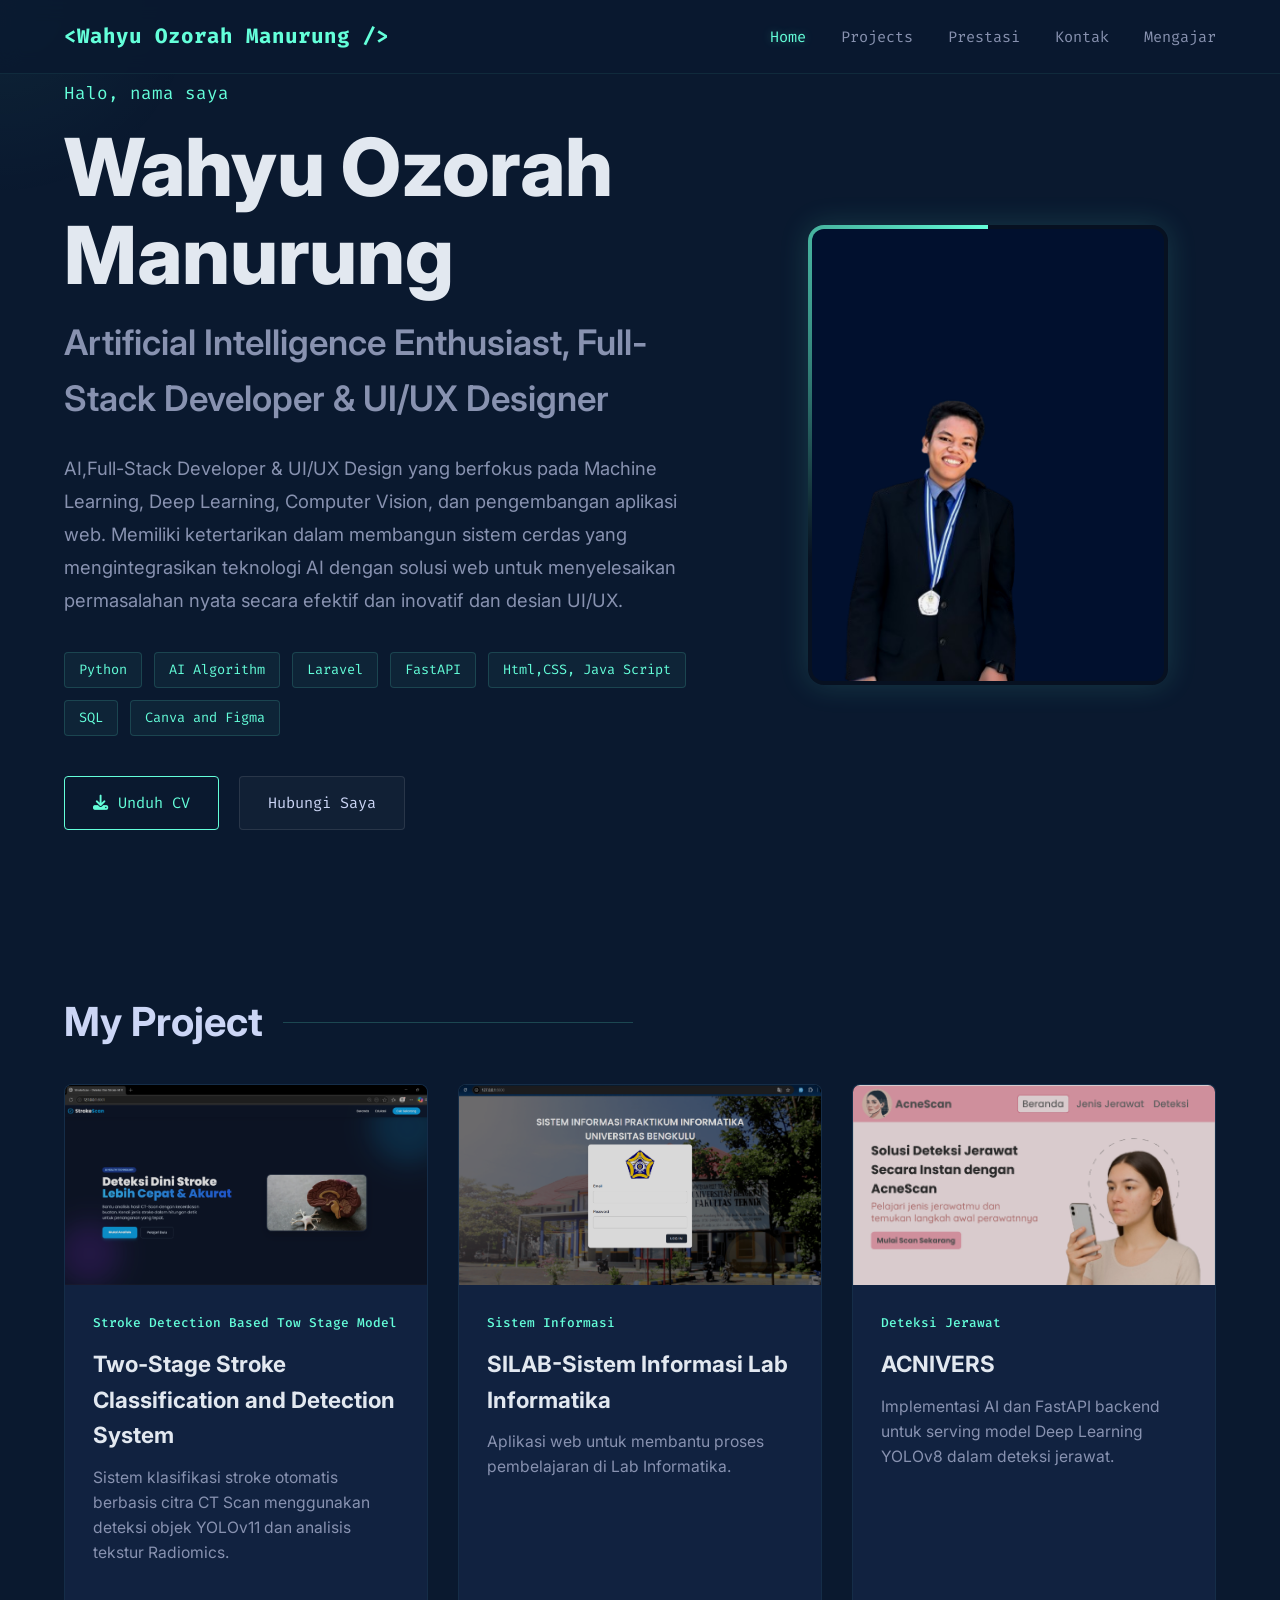
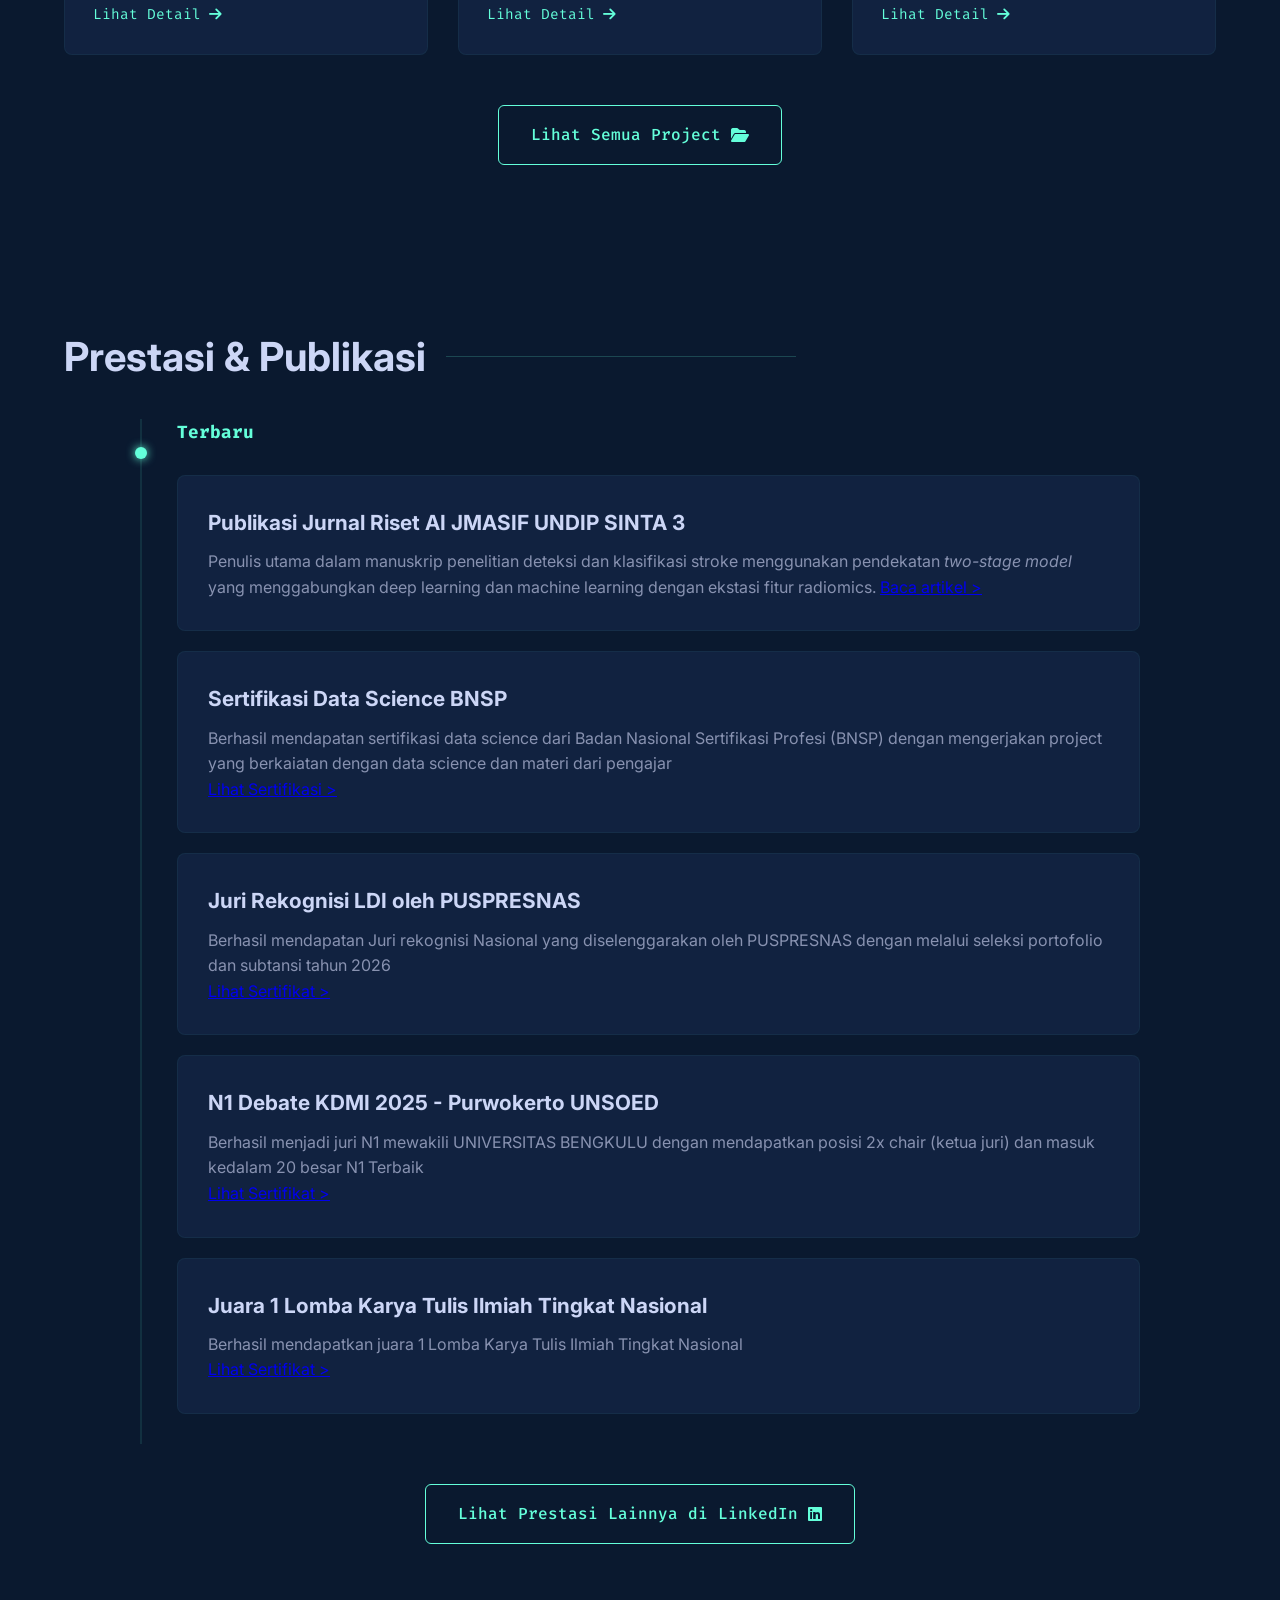
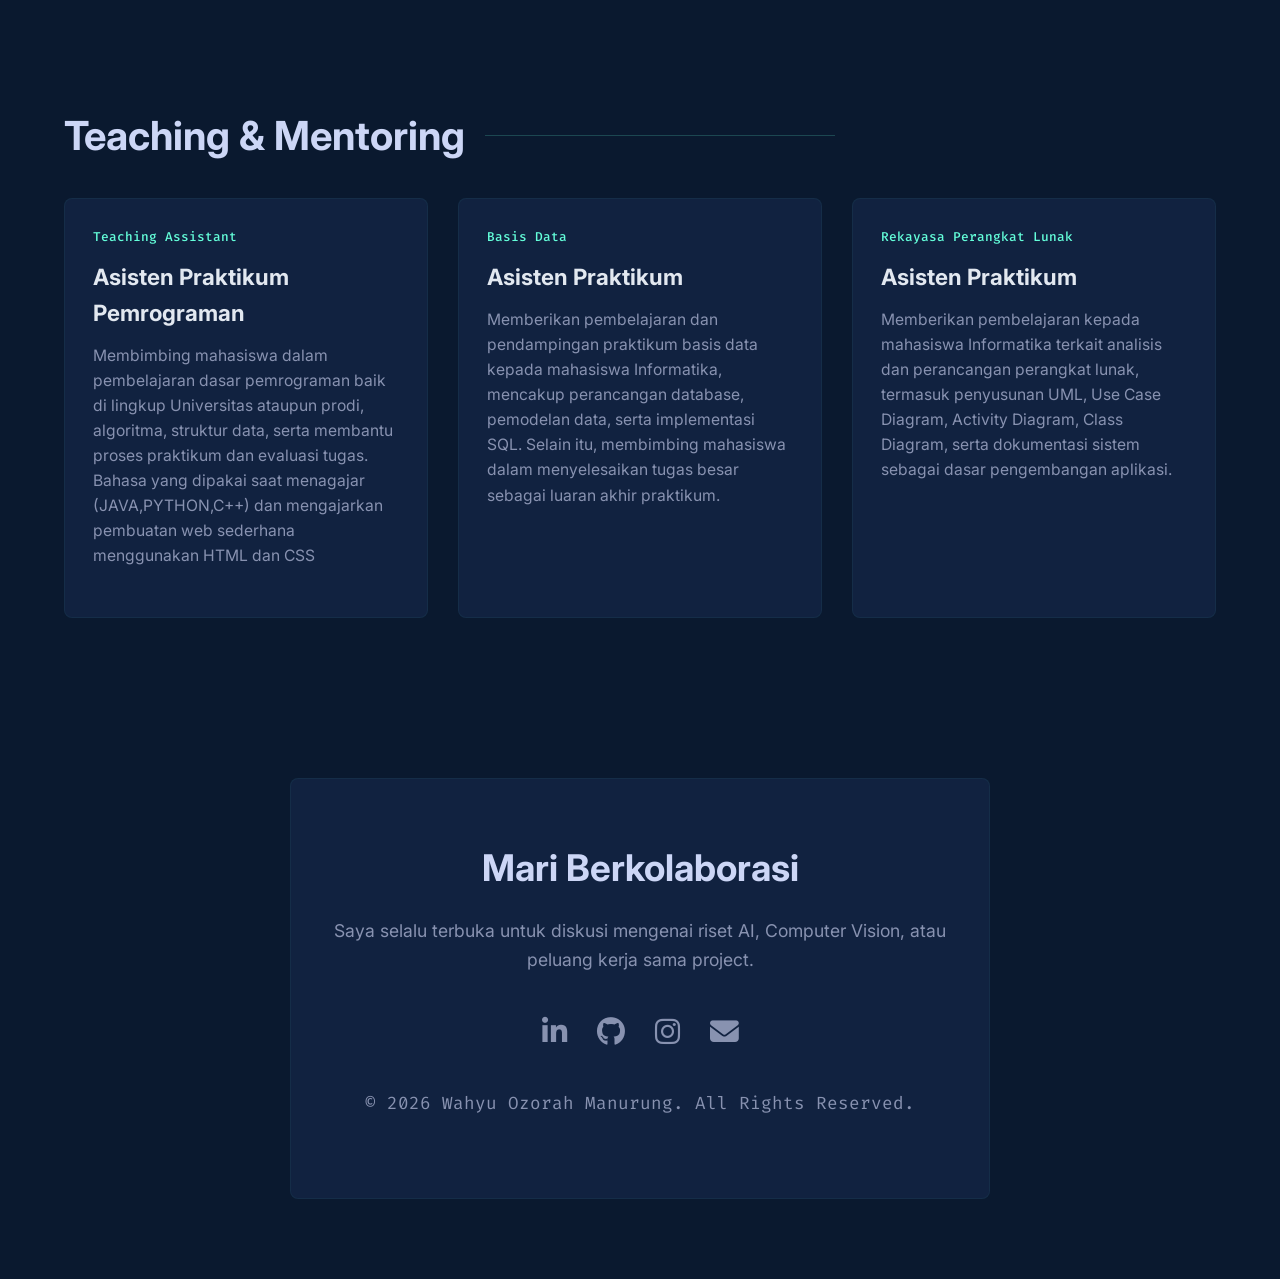
==== index.html @ 620159c4 "Update LinkedIn profile link in index.html" ====
<!DOCTYPE html>
<html lang="id">
<head>
    <meta charset="UTF-8">
    <meta name="viewport" content="width=device-width, initial-scale=1.0">
    <title>Portofolio | Wahyu Ozorah Manurung</title>
    <link rel="stylesheet" href="style.css">
    <link href="https://fonts.googleapis.com/css2?family=Fira+Code:wght@400;500&family=Inter:wght@300;400;600;700&display=swap" rel="stylesheet">
    <link rel="stylesheet" href="https://cdnjs.cloudflare.com/ajax/libs/font-awesome/6.4.0/css/all.min.css">
</head>
<body>

    <div class="cursor-glow"></div>

    <nav>
        <div class="nav-container">
            <a href="#" class="logo">&lt;Wahyu Ozorah Manurung /&gt;</a>
            <ul class="nav-links">
                <li><a href="#home" class="active">Home</a></li>
                <li><a href="#projects">Projects</a></li>
                <li><a href="#achievements">Prestasi</a></li>
                <li><a href="#contact">Kontak</a></li>
                <li><a href="#teaching">Mengajar</a></li>
            </ul>
        </div>
    </nav>

    <section id="home" class="section">
        <div class="hero-container">
            <div class="hero-content">
                <p class="pre-title">Halo, nama saya</p>
                <h1>Wahyu Ozorah Manurung</h1>
                <h2 class="sub-title">Artificial Intelligence Enthusiast, Full-Stack Developer & UI/UX Designer</h2>
                <p class="description">
                    AI,Full-Stack Developer & UI/UX Design yang berfokus pada Machine Learning, Deep Learning, Computer Vision, dan pengembangan aplikasi web. Memiliki ketertarikan dalam membangun sistem cerdas yang mengintegrasikan teknologi AI dengan solusi web untuk menyelesaikan permasalahan nyata secara efektif dan inovatif dan desian UI/UX.
                <div class="tech-stack">
                    <span class="tag">Python</span> <span class="tag">AI Algorithm</span> <span class="tag">Laravel</span> <span class="tag">FastAPI</span> <span class="tag">Html,CSS, Java Script</span> <span class="tag">SQL</span> <span class="tag">Canva and Figma</span>
                </div>
                <div class="cta-buttons">
                    <a href="https://drive.google.com/file/d/1G6M7bm4_ovBw0iLD2tEQrJwNckn437BD/view?usp=sharing" download class="btn btn-primary"><i class="fa-solid fa-download"></i> Unduh CV</a>
                    <a href="#contact" class="btn btn-secondary">Hubungi Saya</a>
                </div>
            </div>
            
            <div class="hero-image-container">
               <div class="hero-image-container">
                <div class="profile-frame">
               
                <div class="border-glow"></div>
                <img src="assets/images/wahyu-profile-foto.png" alt="Wahyu Ozorah Manurung" class="profile-img">
            </div>
            </div>
            </div>
        </div>
    </section>

    <section id="projects" class="section">
        <h2 class="section-title">My Project</h2>
        <div class="grid-container">
            
            <div class="card project-card">
                <div class="card-img-wrapper">
                    <img src="assets/images/Deteksi.png" alt="Stroke Classification" class="project-img">
                </div>
                <div class="card-content">
                    <div class="card-badge">Stroke Detection Based Tow Stage Model</div>
                    <h3>Two-Stage Stroke Classification and Detection System</h3>
                    <p>Sistem klasifikasi stroke otomatis berbasis citra CT Scan menggunakan deteksi objek YOLOv11 dan analisis tekstur Radiomics.</p>
                    <div class="card-footer">
                        <a href="details/project-stroke.html" class="btn-detail">Lihat Detail <i class="fa-solid fa-arrow-right"></i></a>
                    </div>
                </div>
            </div>

            <div class="card project-card">
                <div class="card-img-wrapper">
                    <img src="assets/images/SI.png" alt="Preprocessing Web App" class="project-img">
                </div>
                <div class="card-content">
                    <div class="card-badge">Sistem Informasi</div>
                    <h3>SILAB-Sistem Informasi Lab Informatika</h3>
                    <p>Aplikasi web untuk membantu proses pembelajaran di Lab Informatika.</p>
                    <div class="card-footer">
                        <a href="details/project-sistem-lab.html" class="btn-detail">Lihat Detail <i class="fa-solid fa-arrow-right"></i></a>
                    </div>
                </div>
            </div>

            <div class="card project-card">
                <div class="card-img-wrapper">
                    <img src="assets/images/acne1.png" alt="FastAPI Integration" class="project-img">
                </div>
                <div class="card-content">
                    <div class="card-badge">Deteksi Jerawat</div>
                    <h3>ACNIVERS</h3>
                    <p>Implementasi AI dan FastAPI backend untuk serving model Deep Learning YOLOv8 dalam deteksi jerawat.</p>
                    <div class="card-footer">
                        <a href="details/project-jerawat.html" class="btn-detail">Lihat Detail <i class="fa-solid fa-arrow-right"></i></a>
                    </div>
                </div>
            </div>

        </div>

        <div class="view-more-container">
            <a href="all-projects.html" class="btn btn-outline-large">Lihat Semua Project <i class="fa-solid fa-folder-open"></i></a>
        </div>
    </section>
    <section id="achievements" class="section">
        <h2 class="section-title">Prestasi & Publikasi</h2>
        <div class="timeline">
            
            <div class="timeline-item">
                <div class="timeline-dot"></div>
                <div class="timeline-date">Terbaru</div>
                <div class="timeline-content card clickable-card" onclick="window.location.href='details/prestasi-jurnal.html'">
                    <h3>Publikasi Jurnal Riset AI JMASIF UNDIP SINTA 3</h3>
                    <p>Penulis utama dalam manuskrip penelitian deteksi dan klasifikasi stroke menggunakan pendekatan <i>two-stage model</i> yang menggabungkan deep learning dan machine learning dengan ekstasi fitur radiomics. 
                <a href="https://ejournal.undip.ac.id/index.php/jmasif/article/view/78464" >Baca artikel ></a>
                    </div>
            <div class="timeline-content card clickable-card" onclick="window.location.href='details/prestasi-jurnal.html'">
                    <h3>Sertifikasi Data Science BNSP</h3>
                    <p>Berhasil mendapatan sertifikasi data science dari Badan Nasional Sertifikasi Profesi (BNSP) dengan mengerjakan project yang berkaiatan dengan data science dan materi dari pengajar </p>
                <a href="https://www.linkedin.com/in/wahyu-ozorah-3a6a36212/details/certifications/" >Lihat Sertifikasi ></a>
                    </div>
             <div class="timeline-content card clickable-card" onclick="window.location.href='details/prestasi-jurnal.html'">
                    <h3>Juri Rekognisi LDI oleh PUSPRESNAS</h3>
                    <p>Berhasil mendapatan Juri rekognisi Nasional yang diselenggarakan oleh PUSPRESNAS dengan melalui seleksi portofolio dan subtansi tahun 2026 </p>
                <a href="https://drive.google.com/file/d/1omdGLkn-ggCXT53gwO6jg5dT3DK1B6Z1/view?usp=drivesdk" >Lihat Sertifikat ></a>
                    </div>

                 <div class="timeline-content card clickable-card" onclick="window.location.href='details/prestasi-jurnal.html'">
                    <h3>N1 Debate KDMI 2025 - Purwokerto UNSOED</h3>
                    <p>Berhasil menjadi juri N1 mewakili UNIVERSITAS BENGKULU dengan mendapatkan posisi 2x chair (ketua juri) dan masuk kedalam 20 besar N1 Terbaik</p>
                <a href="https://drive.google.com/drive/u/0/search?q=N1" >Lihat Sertifikat ></a>
                    </div>
                <div class="timeline-content card clickable-card" onclick="window.location.href='details/prestasi-jurnal.html'">
                    <h3>Juara 1 Lomba Karya Tulis Ilmiah Tingkat Nasional </h3>
                    <p>Berhasil mendapatkan juara 1 Lomba Karya Tulis Ilmiah Tingkat Nasional</p>
                <a href="https://drive.google.com/drive/u/0/search?q=KTI" >Lihat Sertifikat ></a>
                    </div>
            </div>

        </div>

        <div class="view-more-container" style="margin-top: 40px;">
            <a href="https://www.linkedin.com/in/wahyu-ozorah-3a6a36212/" target="_blank" class="btn btn-outline-large">Lihat Prestasi Lainnya di LinkedIn <i class="fa-brands fa-linkedin"></i></a>
        </div>
    </section>
    <section id="teaching" class="section">
    <h2 class="section-title">Teaching & Mentoring</h2>

    <div class="grid-container">

        <div class="card project-card">
            <div class="card-content">
                <div class="card-badge">Teaching Assistant</div>
                <h3>Asisten Praktikum Pemrograman</h3>
                <p>
                    Membimbing mahasiswa dalam pembelajaran dasar pemrograman baik di lingkup Universitas ataupun prodi,
                    algoritma, struktur data, serta membantu proses praktikum
                    dan evaluasi tugas. Bahasa yang dipakai saat menagajar (JAVA,PYTHON,C++) dan mengajarkan pembuatan web sederhana menggunakan HTML dan CSS
                </p>
            </div>
        </div>

        <div class="card project-card">
            <div class="card-content">
                <div class="card-badge">Basis Data </div>
                <h3>Asisten Praktikum</h3>
                <p>
                    Memberikan pembelajaran dan pendampingan praktikum basis data kepada mahasiswa Informatika, mencakup perancangan database, pemodelan data, serta implementasi SQL. Selain itu, membimbing mahasiswa dalam menyelesaikan tugas besar sebagai luaran akhir praktikum.
                </p>
            </div>
        </div>

        <div class="card project-card">
            <div class="card-content">
                <div class="card-badge">Rekayasa Perangkat Lunak</div>
                <h3>Asisten Praktikum</h3>
                <p>
                    Memberikan pembelajaran kepada mahasiswa Informatika terkait analisis dan perancangan perangkat lunak, termasuk penyusunan UML, Use Case Diagram, Activity Diagram, Class Diagram, serta dokumentasi sistem sebagai dasar pengembangan aplikasi.
                </p>
            </div>
        </div>

    </div>
</section>

    <section id="contact" class="section">
        <div class="contact-container card">
            <h2>Mari Berkolaborasi</h2>
            <p>Saya selalu terbuka untuk diskusi mengenai riset AI, Computer Vision, atau peluang kerja sama project.</p>
            <div class="social-links">
                <a href="https://www.linkedin.com/in/wahyu-ozorah-3a6a36212/" target="_blank"><i class="fa-brands fa-linkedin-in"></i></a>
                <a href="https://github.com/wahyuozorahmanurung" target="_blank"><i class="fa-brands fa-github"></i></a>
                <a href="https://www.instagram.com/wahyuozorahmanurung_/" target="_blank"><i class="fa-brands fa-instagram"></i></a>
                <a href="mailto:wahyuozorahmanurung@gmail.com"><i class="fa-solid fa-envelope"></i></a>
            </div>
            <p class="footer-text">© 2026 Wahyu Ozorah Manurung. All Rights Reserved.</p>
        </div>
    </section>

    <script src="script.js"></script>
</body>
</html>
---- style.css ----
:root {
    --bg-color: #0a192f;
    --card-bg: #112240;
    --text-primary: #ccd6f6;
    --text-secondary: #8892b0;
    --accent-color: #64ffda;
    --font-sans: 'Inter', sans-serif;
    --font-mono: 'Fira Code', monospace;
}

* {
    margin: 0;
    padding: 0;
    box-sizing: border-box;
    scroll-behavior: smooth;
}

body {
    background-color: var(--bg-color);
    color: var(--text-primary);
    font-family: var(--font-sans);
    line-height: 1.6;
    overflow-x: hidden;
}

/* ================= CURSOR GLOW ================= */

.cursor-glow {
    position: fixed;
    width: 400px;
    height: 400px;
    background: radial-gradient(
        circle,
        rgba(100,255,218,0.05) 0%,
        transparent 70%
    );
    top: 0;
    left: 0;
    pointer-events: none;
    transform: translate(-50%, -50%);
    z-index: 1;
    transition: transform .1s ease;
}

/* ================= NAVBAR ================= */

nav {
    position: fixed;
    top: 0;
    width: 100%;
    background: rgba(10,25,47,.85);
    backdrop-filter: blur(10px);
    z-index: 100;
    border-bottom: 1px solid rgba(100,255,218,.08);
}

.nav-container {
    max-width: 1400px;
    margin: auto;
    padding: 20px 5%;
    display: flex;
    justify-content: space-between;
    align-items: center;
}

.logo {
    font-family: var(--font-mono);
    color: var(--accent-color);
    text-decoration: none;
    font-size: 1.3rem;
    font-weight: 700;
    letter-spacing: 1px;
}

.nav-links {
    list-style: none;
    display: flex;
    gap: 35px;
}

.nav-links a {
    color: var(--text-secondary);
    text-decoration: none;
    font-size: .95rem;
    font-family: var(--font-mono);
    transition: .3s ease;
}

.nav-links a:hover,
.nav-links a.active {
    color: var(--accent-color);
    text-shadow: 0 0 10px rgba(100, 255, 218, 0.3);
}

/* ================= SECTION ================= */

.section {
    max-width: 1400px;
    width: 100%;
    margin: auto;
    padding: 80px 5%;
    position: relative;
    z-index: 2;
    display: flex;
    flex-direction: column;
    justify-content: center;
}

.section-title {
    font-size: 2.5rem;
    color: var(--text-primary);
    margin-bottom: 30px;
    display: flex;
    align-items: center;
    gap: 20px;
}

.section-title::after {
    content: "";
    flex-grow: 1;
    max-width: 350px;
    height: 1px;
    background: rgba(100,255,218,.2);
}

/* ================= HERO ================= */

.hero-container {
    display: grid;
    grid-template-columns: 1.4fr 1fr;
    align-items: center;
    gap: 60px;
    width: 100%;
}

.hero-content {
    max-width: 800px;
}

.pre-title {
    font-family: var(--font-mono);
    color: var(--accent-color);
    font-size: 1.1rem;
    margin-bottom: 15px;
}

.hero-content h1 {
    font-size: 5rem;
    line-height: 1.1;
    font-weight: 800;
    color: #e2e8f0;
    margin-bottom: 15px;
}

.sub-title {
    font-size: 2.2rem;
    color: var(--text-secondary);
    font-weight: 600;
    margin-bottom: 25px;
}

.description {
    max-width: 650px;
    color: var(--text-secondary);
    font-size: 1.15rem;
    line-height: 1.8;
    margin-bottom: 35px;
}

.tech-stack {
    display: flex;
    flex-wrap: wrap;
    gap: 12px;
    margin-bottom: 40px;
}

.tag {
    font-family: var(--font-mono);
    font-size: .85rem;
    color: var(--accent-color);
    background: rgba(100,255,218,.05);
    border: 1px solid rgba(100,255,218,.15);
    padding: 6px 14px;
    border-radius: 4px;
    transition: 0.3s;
}

.tag:hover {
    background: rgba(100,255,218,.1);
    border-color: var(--accent-color);
}

.cta-buttons {
    display: flex;
    gap: 20px;
    align-items: center;
}

/* ================= BUTTONS ================= */

.btn {
    padding: 14px 28px;
    border-radius: 4px;
    text-decoration: none;
    font-family: var(--font-mono);
    font-size: 0.95rem;
    transition: .3s all ease;
    display: inline-flex;
    align-items: center;
    gap: 10px;
}

.btn-primary {
    color: var(--accent-color);
    border: 1px solid var(--accent-color);
}

.btn-primary:hover {
    background: rgba(100,255,218,.08);
    box-shadow: 0 4px 20px rgba(100, 255, 218, 0.15);
}

.btn-secondary {
    color: var(--text-primary);
    background: rgba(255, 255, 255, 0.03);
    border: 1px solid rgba(255, 255, 255, 0.1);
}

.btn-secondary:hover {
    background: rgba(255, 255, 255, 0.08);
    color: var(--accent-color);
}

/* Tombol Lihat Semua di Bawah Grid */
.view-more-container {
    display: flex;
    justify-content: center;
    margin-top: 50px;
    width: 100%;
}

.btn-outline-large {
    border: 1px solid var(--accent-color);
    color: var(--accent-color);
    font-size: 1rem;
    padding: 16px 32px;
    font-weight: 500;
    border-radius: 6px;
    background: transparent;
}

.btn-outline-large:hover {
    background: rgba(100, 255, 218, 0.08);
    transform: translateY(-3px);
    box-shadow: 0 10px 25px rgba(100, 255, 218, 0.12);
}

/* ================= PROFILE IMAGE ================= */

.hero-image-container {
    display: flex;
    justify-content: center;
    align-items: center;
}

.profile-frame {
    width: 360px;
    height: 460px;
    position: relative;
    border-radius: 16px;
    overflow: hidden; /* Memotong kilatan agar pas di ujung kotak */
    background: #071121;
    box-shadow: 0 0 30px rgba(100, 255, 218, 0.15); /* Bayangan neon halus di luar box */
    transition: 0.4s ease;
}


.profile-frame:hover .profile-img {
    transform: translate(-10px, -10px);
    filter: none;
}
.border-glow {
    position: absolute;
    top: -50%;
    left: -50%;
    width: 200%;
    height: 200%;
    /* Membuat gradien warna tajam seperti kilatan cahaya */
    background: conic-gradient(
        transparent, 
        transparent, 
        transparent, 
        var(--accent-color)
    );
    z-index: 1;
    animation: lightning-spin 4s linear infinite; /* Animasi berputar */
}
@keyframes lightning-spin {
    100% {
        transform: rotate(360deg);
    }
}

.profile-img {
    position: absolute;
    inset: 4px;
    width: calc(100% - 8px);
    height: calc(100% - 8px);
    object-fit: cover; 
    object-position: center center;
    border-radius: 12px;
    background: var(--card-bg);
    z-index: 2;
    filter: brightness(0.9) contrast(1.15) saturate(0.95);
    mix-blend-mode: normal;
    transition: 0.4s cubic-bezier(0.25, 1, 0.5, 1);
}

.profile-frame:hover {
    transform: translateY(-5px) scale(1.02);
    box-shadow: 0 0 50px rgba(100, 255, 218, 0.4);
}

.profile-frame:hover .profile-img {
    filter: brightness(1.05) contrast(1.2);
}

.profile-frame:hover .border-glow {
    animation-duration: 1.5s;
}
/* ================= PROJECT CARDS ================= */

.grid-container {
    display: grid;
    grid-template-columns: repeat(3, 1fr);
    gap: 30px;
}

.card {
    background: var(--card-bg);
    border-radius: 8px;
    border: 1px solid rgba(100,255,218,.05);
    transition: .3s cubic-bezier(0.25, 1, 0.5, 1);
}

.project-card {
    display: flex;
    flex-direction: column; /* Membuat card mengalir ke bawah */
    height: 100%; /* Memaksa tinggi box sama rata */
    overflow: hidden;
}

.card-img-wrapper {
    height: 200px;
    overflow: hidden;
    background: #000;
}

.project-img {
    width: 100%;
    height: 100%;
    object-fit: cover;
    opacity: 0.85;
    transition: .4s ease;
}

.project-card:hover .project-img {
    transform: scale(1.05);
    opacity: 1;
}

/* Bagian pembungkus teks di dalam card */
.card-content {
    padding: 28px;
    display: flex;
    flex-direction: column;
    flex-grow: 1; /* Mengisi ruang sisa agar footer terdorong ke bawah */
}

.card-content h3 {
    font-size: 1.4rem;
    color: #e2e8f0;
    margin-bottom: 12px;
}

.card-content p {
    color: var(--text-secondary);
    font-size: 0.98rem;
    line-height: 1.6;
    margin-bottom: 20px;
    flex-grow: 1; /* Mendorong footer tetap di bawah */
}

.card-badge {
    color: var(--accent-color);
    font-family: var(--font-mono);
    font-size: .8rem;
    font-weight: 500;
    margin-bottom: 12px;
}

.card-footer {
    margin-top: auto; /* Memastikan posisi link detail presisi di bawah box */
    padding-top: 15px;
}

.btn-detail {
    text-decoration: none;
    color: var(--accent-color);
    font-family: var(--font-mono);
    font-size: 0.9rem;
    display: inline-flex;
    align-items: center;
    gap: 8px;
    transition: 0.2s;
}

.btn-detail:hover {
    gap: 14px; /* Efek interaktif panah bergeser saat dihover */
}

/* ================= TIMELINE PRESTASI ================= */

.timeline {
    position: relative;
    border-left: 2px solid rgba(100,255,218,.1);
    padding-left: 35px;
    max-width: 1000px;
    margin: 0 auto;
    width: 100%;
}

.timeline-item {
    position: relative;
    margin-bottom: 30px;
     display: flex;
    flex-direction: column;
    gap: 20px;
}

.timeline-dot {
    position: absolute;
    left: -42px;
    top: 28px;
    width: 12px;
    height: 12px;
    border-radius: 50%;
    background: var(--accent-color);
    box-shadow: 0 0 10px var(--accent-color);
}

.timeline-date {
    color: var(--accent-color);
    margin-bottom: 8px;
    font-family: var(--font-mono);
    font-weight: bold;
    font-size: 1.1rem;
}

.clickable-card {
    padding: 30px;
    cursor: pointer;
}

.clickable-card h3 {
    font-size: 1.3rem;
    margin-bottom: 10px;
}

.clickable-card p {
    color: var(--text-secondary);
}

.text-link {
    display: inline-block;
    margin-top: 10px;
    color: var(--accent-color);
    font-size: 0.9rem;
}

/* ================= CONTACT ================= */

.contact-container {
    max-width: 700px;
    margin: auto;
    text-align: center;
    padding: 60px 40px;
}

.contact-container h2 {
    font-size: 2.3rem;
    margin-bottom: 20px;
}

.contact-container p {
    color: var(--text-secondary);
    font-size: 1.1rem;
    margin-bottom: 20px;
}

.social-links {
    display: flex;
    justify-content: center;
    gap: 30px;
    margin: 35px 0;
}

.social-links a {
    color: var(--text-secondary);
    font-size: 1.8rem;
    transition: .3s ease;
}

.social-links a:hover {
    color: var(--accent-color);
    transform: translateY(-3px);
}

.footer-text {
    font-family: var(--font-mono);
    font-size: .85rem;
    margin-top: 20px;
}

/* ================= RESPONSIVE DESIGN ================= */

@media (max-width: 1200px) {
    .grid-container {
        grid-template-columns: repeat(2, 1fr);
    }
    .hero-content h1 {
        font-size: 4rem;
    }
}

@media (max-width: 992px) {
    .hero-container {
        grid-template-columns: 1fr;
        text-align: center;
        gap: 40px;
    }
    .hero-image-container {
        order: -1;
    }
    .profile-frame {
        width: 300px;
        height: 380px;
    }
    .hero-content h1 {
        font-size: 3.5rem;
    }
    .description {
        margin: 0 auto 30px auto;
    }
    .tech-stack, .cta-buttons {
        justify-content: center;
    }
}

@media (max-width: 768px) {
    .grid-container {
        grid-template-columns: 1fr;
    }
    .nav-links {
        display: none; /* Kamu bisa menambahkan tombol hamburger menu jika diperlukan di masa depan */
    }
    .section-title {
        font-size: 2rem;
    }
}
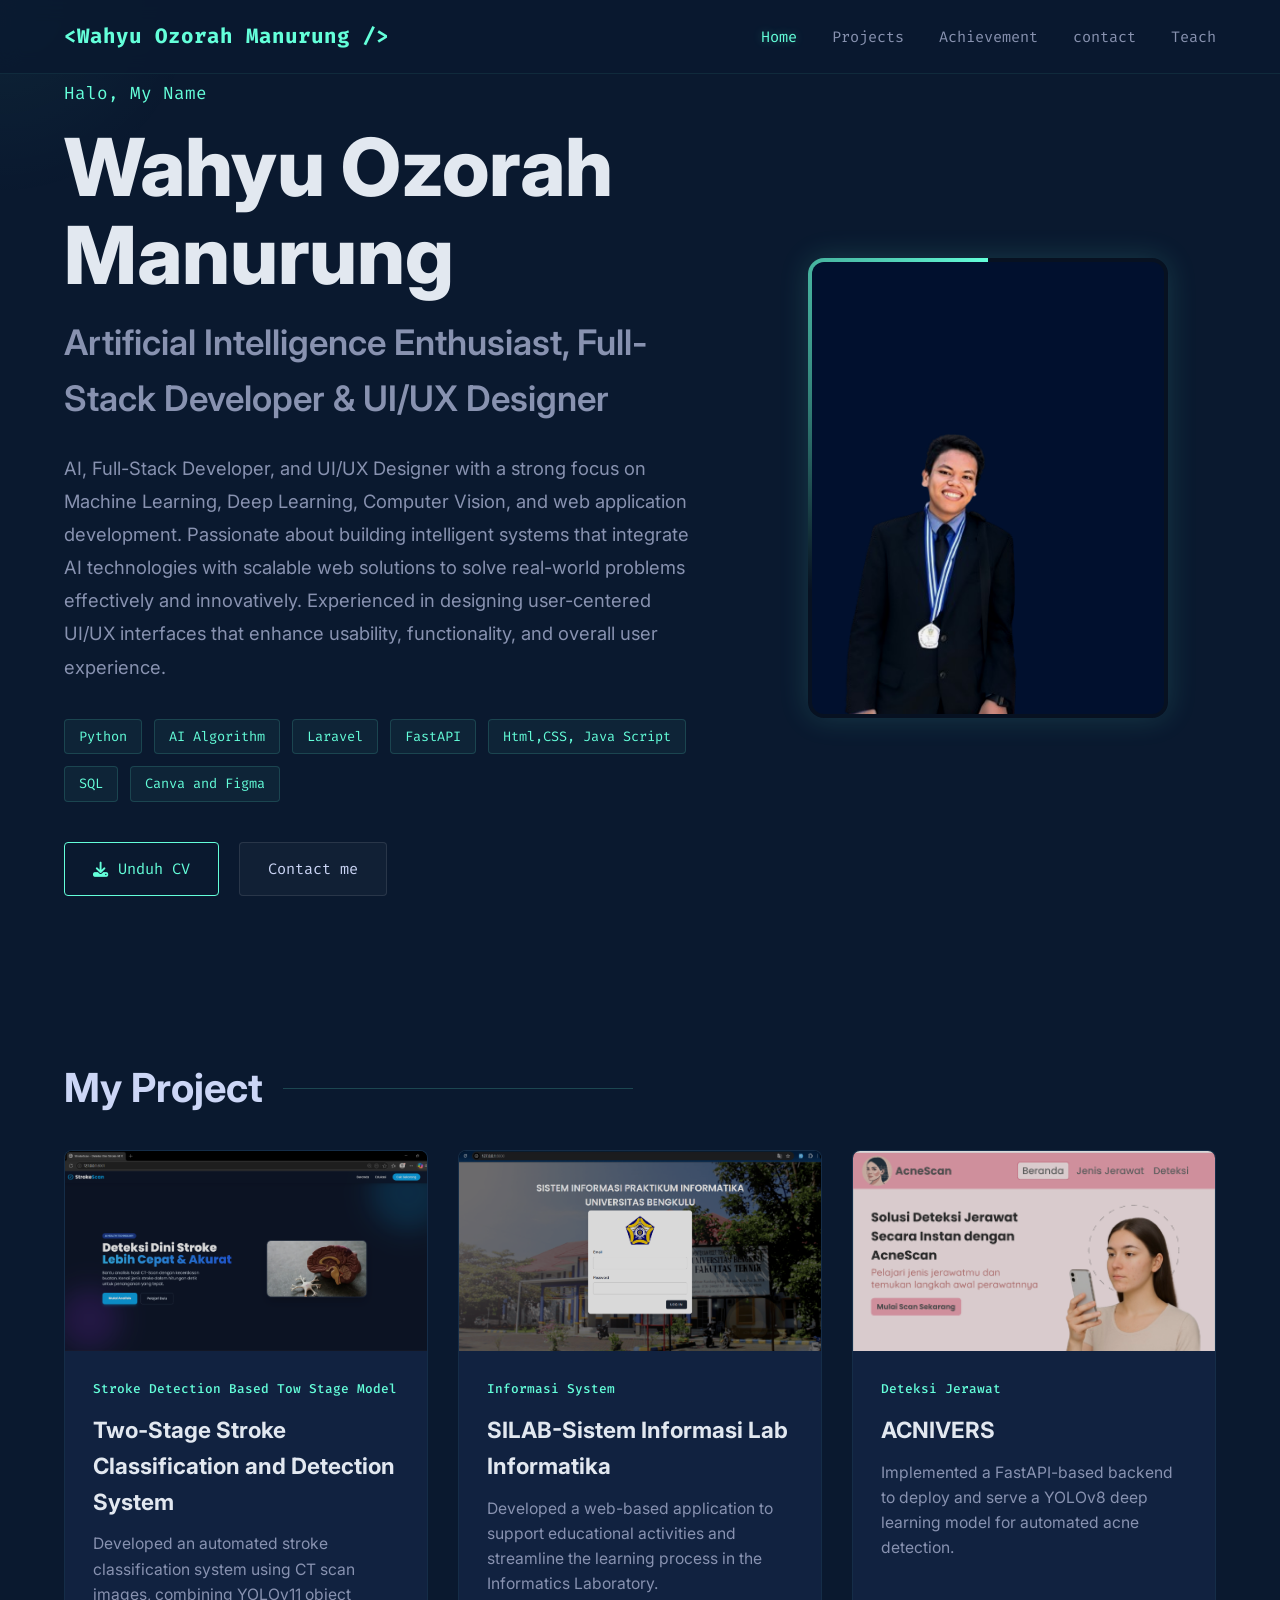
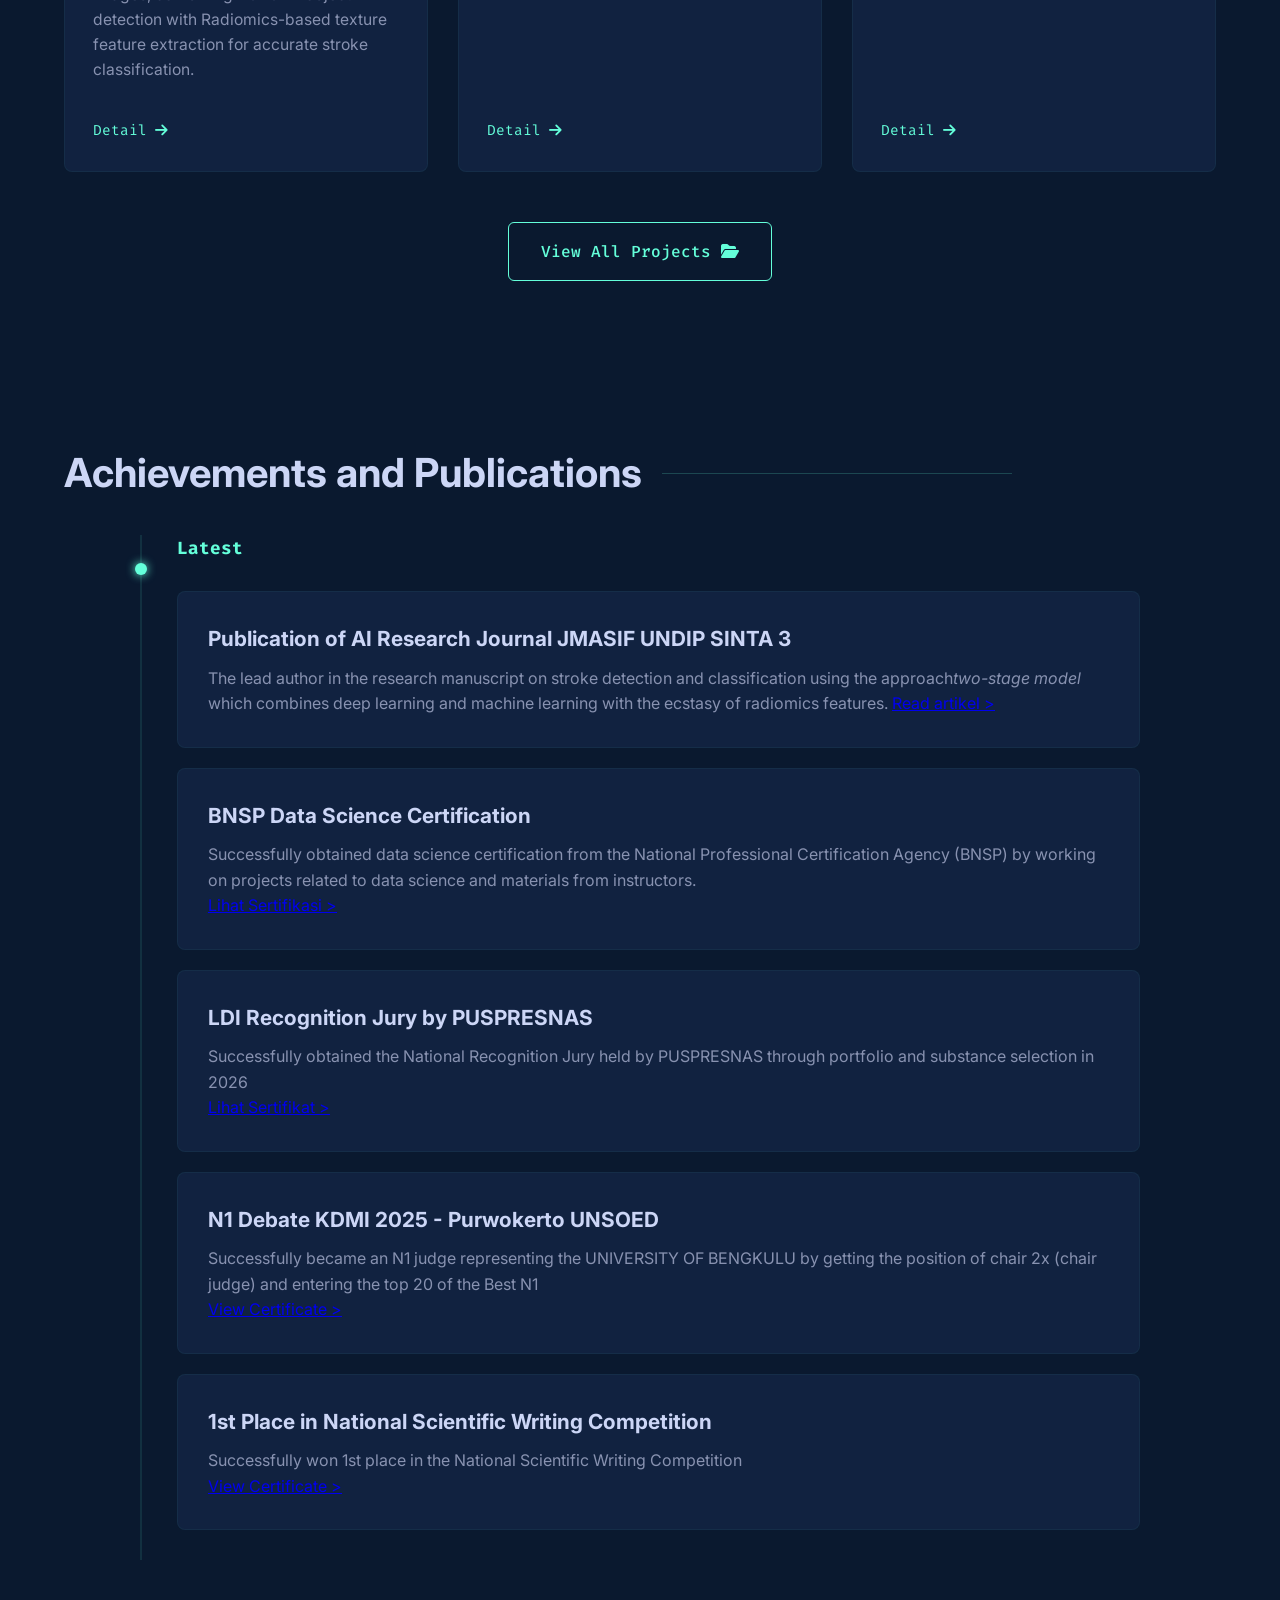
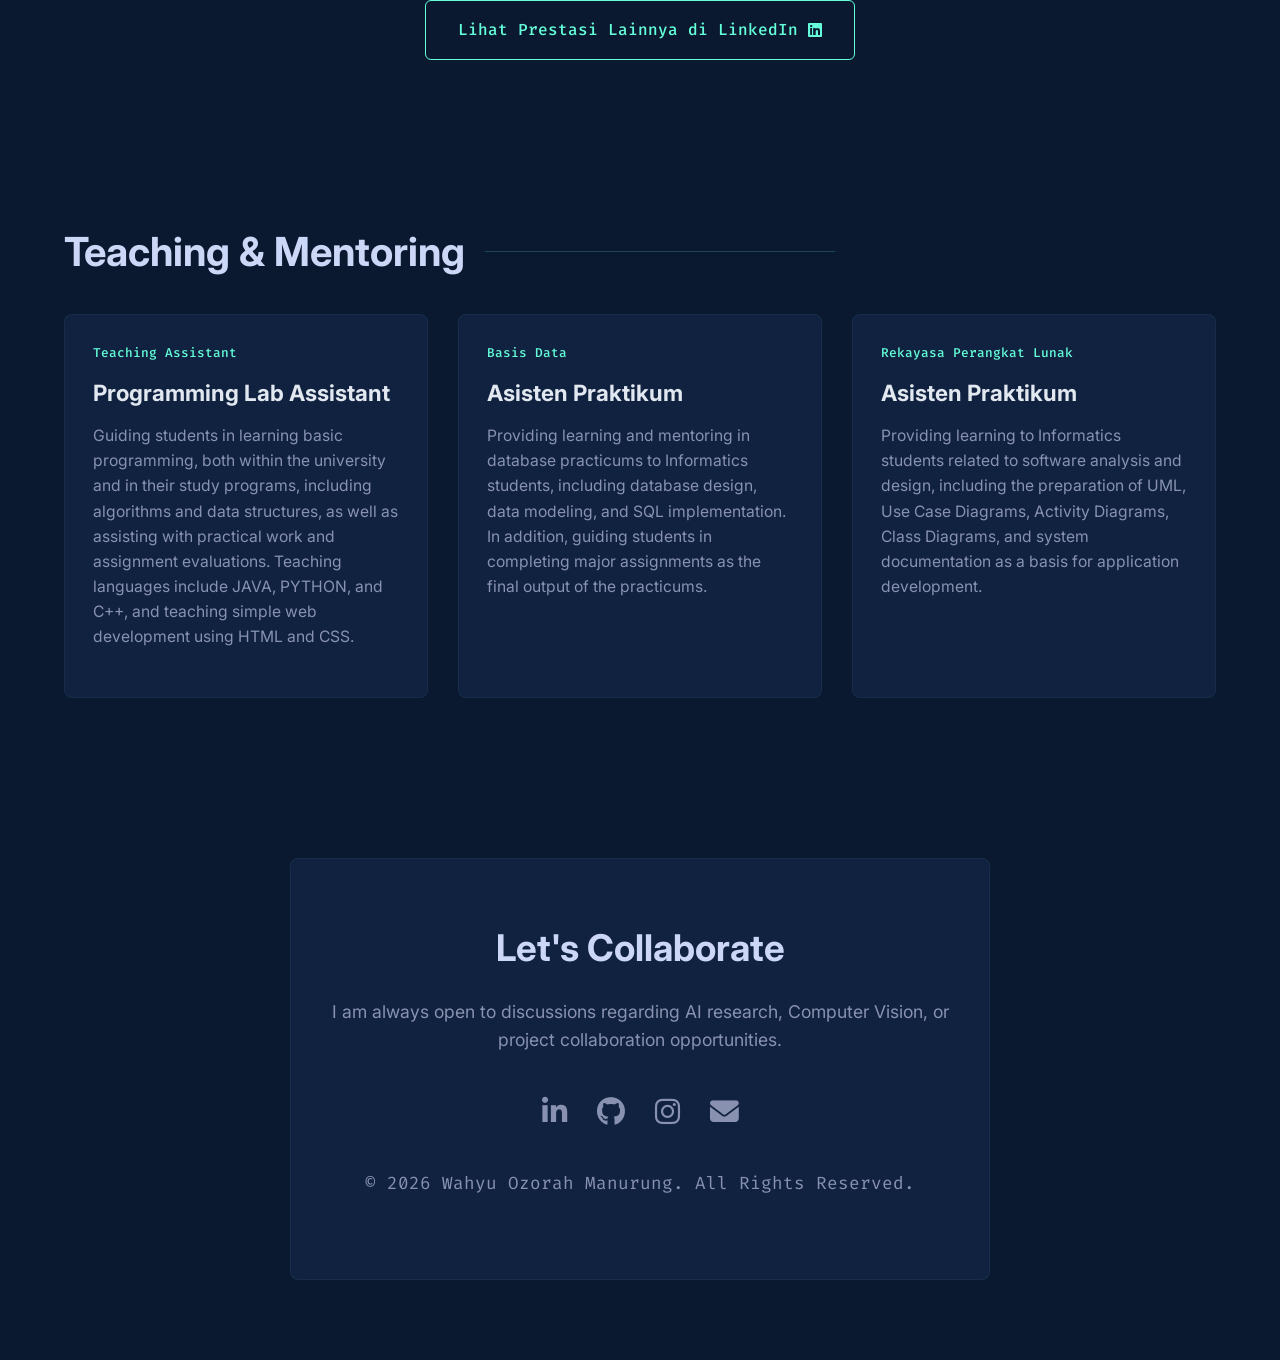
==== commit a12f76ad: "Update index.html" ====
--- a/index.html
+++ b/index.html
@@ -18,9 +18,9 @@
             <ul class="nav-links">
                 <li><a href="#home" class="active">Home</a></li>
                 <li><a href="#projects">Projects</a></li>
-                <li><a href="#achievements">Prestasi</a></li>
-                <li><a href="#contact">Kontak</a></li>
-                <li><a href="#teaching">Mengajar</a></li>
+                <li><a href="#achievements">Achievement</a></li>
+                <li><a href="#contact">contact</a></li>
+                <li><a href="#teaching">Teach</a></li>
             </ul>
         </div>
     </nav>
@@ -28,17 +28,17 @@
     <section id="home" class="section">
         <div class="hero-container">
             <div class="hero-content">
-                <p class="pre-title">Halo, nama saya</p>
+                <p class="pre-title">Halo, My Name</p>
                 <h1>Wahyu Ozorah Manurung</h1>
                 <h2 class="sub-title">Artificial Intelligence Enthusiast, Full-Stack Developer & UI/UX Designer</h2>
                 <p class="description">
-                    AI,Full-Stack Developer & UI/UX Design yang berfokus pada Machine Learning, Deep Learning, Computer Vision, dan pengembangan aplikasi web. Memiliki ketertarikan dalam membangun sistem cerdas yang mengintegrasikan teknologi AI dengan solusi web untuk menyelesaikan permasalahan nyata secara efektif dan inovatif dan desian UI/UX.
+                    AI, Full-Stack Developer, and UI/UX Designer with a strong focus on Machine Learning, Deep Learning, Computer Vision, and web application development. Passionate about building intelligent systems that integrate AI technologies with scalable web solutions to solve real-world problems effectively and innovatively. Experienced in designing user-centered UI/UX interfaces that enhance usability, functionality, and overall user experience.
                 <div class="tech-stack">
                     <span class="tag">Python</span> <span class="tag">AI Algorithm</span> <span class="tag">Laravel</span> <span class="tag">FastAPI</span> <span class="tag">Html,CSS, Java Script</span> <span class="tag">SQL</span> <span class="tag">Canva and Figma</span>
                 </div>
                 <div class="cta-buttons">
                     <a href="https://drive.google.com/file/d/1G6M7bm4_ovBw0iLD2tEQrJwNckn437BD/view?usp=sharing" download class="btn btn-primary"><i class="fa-solid fa-download"></i> Unduh CV</a>
-                    <a href="#contact" class="btn btn-secondary">Hubungi Saya</a>
+                    <a href="#contact" class="btn btn-secondary">Contact me</a>
                 </div>
             </div>
             
@@ -65,9 +65,9 @@
                 <div class="card-content">
                     <div class="card-badge">Stroke Detection Based Tow Stage Model</div>
                     <h3>Two-Stage Stroke Classification and Detection System</h3>
-                    <p>Sistem klasifikasi stroke otomatis berbasis citra CT Scan menggunakan deteksi objek YOLOv11 dan analisis tekstur Radiomics.</p>
+                    <p>Developed an automated stroke classification system using CT scan images, combining YOLOv11 object detection with Radiomics-based texture feature extraction for accurate stroke classification.</p>
                     <div class="card-footer">
-                        <a href="details/project-stroke.html" class="btn-detail">Lihat Detail <i class="fa-solid fa-arrow-right"></i></a>
+                        <a href="details/project-stroke.html" class="btn-detail">Detail <i class="fa-solid fa-arrow-right"></i></a>
                     </div>
                 </div>
             </div>
@@ -77,11 +77,11 @@
                     <img src="assets/images/SI.png" alt="Preprocessing Web App" class="project-img">
                 </div>
                 <div class="card-content">
-                    <div class="card-badge">Sistem Informasi</div>
+                    <div class="card-badge">Informasi System</div>
                     <h3>SILAB-Sistem Informasi Lab Informatika</h3>
-                    <p>Aplikasi web untuk membantu proses pembelajaran di Lab Informatika.</p>
+                    <p>Developed a web-based application to support educational activities and streamline the learning process in the Informatics Laboratory.</p>
                     <div class="card-footer">
-                        <a href="details/project-sistem-lab.html" class="btn-detail">Lihat Detail <i class="fa-solid fa-arrow-right"></i></a>
+                        <a href="details/project-sistem-lab.html" class="btn-detail">Detail <i class="fa-solid fa-arrow-right"></i></a>
                     </div>
                 </div>
             </div>
@@ -93,9 +93,9 @@
                 <div class="card-content">
                     <div class="card-badge">Deteksi Jerawat</div>
                     <h3>ACNIVERS</h3>
-                    <p>Implementasi AI dan FastAPI backend untuk serving model Deep Learning YOLOv8 dalam deteksi jerawat.</p>
+                    <p>Implemented a FastAPI-based backend to deploy and serve a YOLOv8 deep learning model for automated acne detection.</p>
                     <div class="card-footer">
-                        <a href="details/project-jerawat.html" class="btn-detail">Lihat Detail <i class="fa-solid fa-arrow-right"></i></a>
+                        <a href="details/project-jerawat.html" class="btn-detail">Detail <i class="fa-solid fa-arrow-right"></i></a>
                     </div>
                 </div>
             </div>
@@ -103,48 +103,48 @@
         </div>
 
         <div class="view-more-container">
-            <a href="all-projects.html" class="btn btn-outline-large">Lihat Semua Project <i class="fa-solid fa-folder-open"></i></a>
+            <a href="all-projects.html" class="btn btn-outline-large"> View All Projects <i class="fa-solid fa-folder-open"></i></a>
         </div>
     </section>
     <section id="achievements" class="section">
-        <h2 class="section-title">Prestasi & Publikasi</h2>
+        <h2 class="section-title">Achievements and Publications</h2>
         <div class="timeline">
             
             <div class="timeline-item">
                 <div class="timeline-dot"></div>
-                <div class="timeline-date">Terbaru</div>
+                <div class="timeline-date">Latest</div>
                 <div class="timeline-content card clickable-card" onclick="window.location.href='details/prestasi-jurnal.html'">
-                    <h3>Publikasi Jurnal Riset AI JMASIF UNDIP SINTA 3</h3>
-                    <p>Penulis utama dalam manuskrip penelitian deteksi dan klasifikasi stroke menggunakan pendekatan <i>two-stage model</i> yang menggabungkan deep learning dan machine learning dengan ekstasi fitur radiomics. 
-                <a href="https://ejournal.undip.ac.id/index.php/jmasif/article/view/78464" >Baca artikel ></a>
+                    <h3>Publication of AI Research Journal JMASIF UNDIP SINTA 3</h3>
+                    <p>The lead author in the research manuscript on stroke detection and classification using the approach<i>two-stage model</i> which combines deep learning and machine learning with the ecstasy of radiomics features. 
+                <a href="https://ejournal.undip.ac.id/index.php/jmasif/article/view/78464" >Read artikel ></a>
                     </div>
             <div class="timeline-content card clickable-card" onclick="window.location.href='details/prestasi-jurnal.html'">
-                    <h3>Sertifikasi Data Science BNSP</h3>
-                    <p>Berhasil mendapatan sertifikasi data science dari Badan Nasional Sertifikasi Profesi (BNSP) dengan mengerjakan project yang berkaiatan dengan data science dan materi dari pengajar </p>
+                    <h3>BNSP Data Science Certification</h3>
+                    <p>Successfully obtained data science certification from the National Professional Certification Agency (BNSP) by working on projects related to data science and materials from instructors. </p>
                 <a href="https://www.linkedin.com/in/wahyu-ozorah-3a6a36212/details/certifications/" >Lihat Sertifikasi ></a>
                     </div>
              <div class="timeline-content card clickable-card" onclick="window.location.href='details/prestasi-jurnal.html'">
-                    <h3>Juri Rekognisi LDI oleh PUSPRESNAS</h3>
-                    <p>Berhasil mendapatan Juri rekognisi Nasional yang diselenggarakan oleh PUSPRESNAS dengan melalui seleksi portofolio dan subtansi tahun 2026 </p>
+                    <h3>LDI Recognition Jury by PUSPRESNAS</h3>
+                    <p>Successfully obtained the National Recognition Jury held by PUSPRESNAS through portfolio and substance selection in 2026 </p>
                 <a href="https://drive.google.com/file/d/1omdGLkn-ggCXT53gwO6jg5dT3DK1B6Z1/view?usp=drivesdk" >Lihat Sertifikat ></a>
                     </div>
 
                  <div class="timeline-content card clickable-card" onclick="window.location.href='details/prestasi-jurnal.html'">
                     <h3>N1 Debate KDMI 2025 - Purwokerto UNSOED</h3>
-                    <p>Berhasil menjadi juri N1 mewakili UNIVERSITAS BENGKULU dengan mendapatkan posisi 2x chair (ketua juri) dan masuk kedalam 20 besar N1 Terbaik</p>
-                <a href="https://drive.google.com/drive/u/0/search?q=N1" >Lihat Sertifikat ></a>
+                    <p>Successfully became an N1 judge representing the UNIVERSITY OF BENGKULU by getting the position of chair 2x (chair judge) and entering the top 20 of the Best N1</p>
+                <a href="https://drive.google.com/drive/u/0/search?q=N1" >View Certificate ></a>
                     </div>
                 <div class="timeline-content card clickable-card" onclick="window.location.href='details/prestasi-jurnal.html'">
-                    <h3>Juara 1 Lomba Karya Tulis Ilmiah Tingkat Nasional </h3>
-                    <p>Berhasil mendapatkan juara 1 Lomba Karya Tulis Ilmiah Tingkat Nasional</p>
-                <a href="https://drive.google.com/drive/u/0/search?q=KTI" >Lihat Sertifikat ></a>
+                    <h3>1st Place in National Scientific Writing Competition </h3>
+                    <p>Successfully won 1st place in the National Scientific Writing Competition</p>
+                <a href="https://drive.google.com/drive/u/0/search?q=KTI" >View Certificate ></a>
                     </div>
             </div>
 
         </div>
 
         <div class="view-more-container" style="margin-top: 40px;">
-            <a href="https://www.linkedin.com/in/wahyu-ozorah-3a6a36212/" target="_blank" class="btn btn-outline-large">Lihat Prestasi Lainnya di LinkedIn <i class="fa-brands fa-linkedin"></i></a>
+            <a href="https://linkedin.com/in/username-kamu" target="_blank" class="btn btn-outline-large">Lihat Prestasi Lainnya di LinkedIn <i class="fa-brands fa-linkedin"></i></a>
         </div>
     </section>
     <section id="teaching" class="section">
@@ -155,21 +155,19 @@
         <div class="card project-card">
             <div class="card-content">
                 <div class="card-badge">Teaching Assistant</div>
-                <h3>Asisten Praktikum Pemrograman</h3>
+                <h3>Programming Lab Assistant</h3>
                 <p>
-                    Membimbing mahasiswa dalam pembelajaran dasar pemrograman baik di lingkup Universitas ataupun prodi,
-                    algoritma, struktur data, serta membantu proses praktikum
-                    dan evaluasi tugas. Bahasa yang dipakai saat menagajar (JAVA,PYTHON,C++) dan mengajarkan pembuatan web sederhana menggunakan HTML dan CSS
+                    Guiding students in learning basic programming, both within the university and in their study programs, including algorithms and data structures, as well as assisting with practical work and assignment evaluations. Teaching languages ​​include JAVA, PYTHON, and C++, and teaching simple web development using HTML and CSS.
                 </p>
             </div>
         </div>
 
         <div class="card project-card">
             <div class="card-content">
-                <div class="card-badge">Basis Data </div>
+                <div class="card-badge">Basis Data</div>
                 <h3>Asisten Praktikum</h3>
                 <p>
-                    Memberikan pembelajaran dan pendampingan praktikum basis data kepada mahasiswa Informatika, mencakup perancangan database, pemodelan data, serta implementasi SQL. Selain itu, membimbing mahasiswa dalam menyelesaikan tugas besar sebagai luaran akhir praktikum.
+                    Providing learning and mentoring in database practicums to Informatics students, including database design, data modeling, and SQL implementation. In addition, guiding students in completing major assignments as the final output of the practicums.
                 </p>
             </div>
         </div>
@@ -179,7 +177,7 @@
                 <div class="card-badge">Rekayasa Perangkat Lunak</div>
                 <h3>Asisten Praktikum</h3>
                 <p>
-                    Memberikan pembelajaran kepada mahasiswa Informatika terkait analisis dan perancangan perangkat lunak, termasuk penyusunan UML, Use Case Diagram, Activity Diagram, Class Diagram, serta dokumentasi sistem sebagai dasar pengembangan aplikasi.
+                    Providing learning to Informatics students related to software analysis and design, including the preparation of UML, Use Case Diagrams, Activity Diagrams, Class Diagrams, and system documentation as a basis for application development.
                 </p>
             </div>
         </div>
@@ -189,8 +187,8 @@
 
     <section id="contact" class="section">
         <div class="contact-container card">
-            <h2>Mari Berkolaborasi</h2>
-            <p>Saya selalu terbuka untuk diskusi mengenai riset AI, Computer Vision, atau peluang kerja sama project.</p>
+            <h2>Let's Collaborate</h2>
+            <p>I am always open to discussions regarding AI research, Computer Vision, or project collaboration opportunities.</p>
             <div class="social-links">
                 <a href="https://www.linkedin.com/in/wahyu-ozorah-3a6a36212/" target="_blank"><i class="fa-brands fa-linkedin-in"></i></a>
                 <a href="https://github.com/wahyuozorahmanurung" target="_blank"><i class="fa-brands fa-github"></i></a>
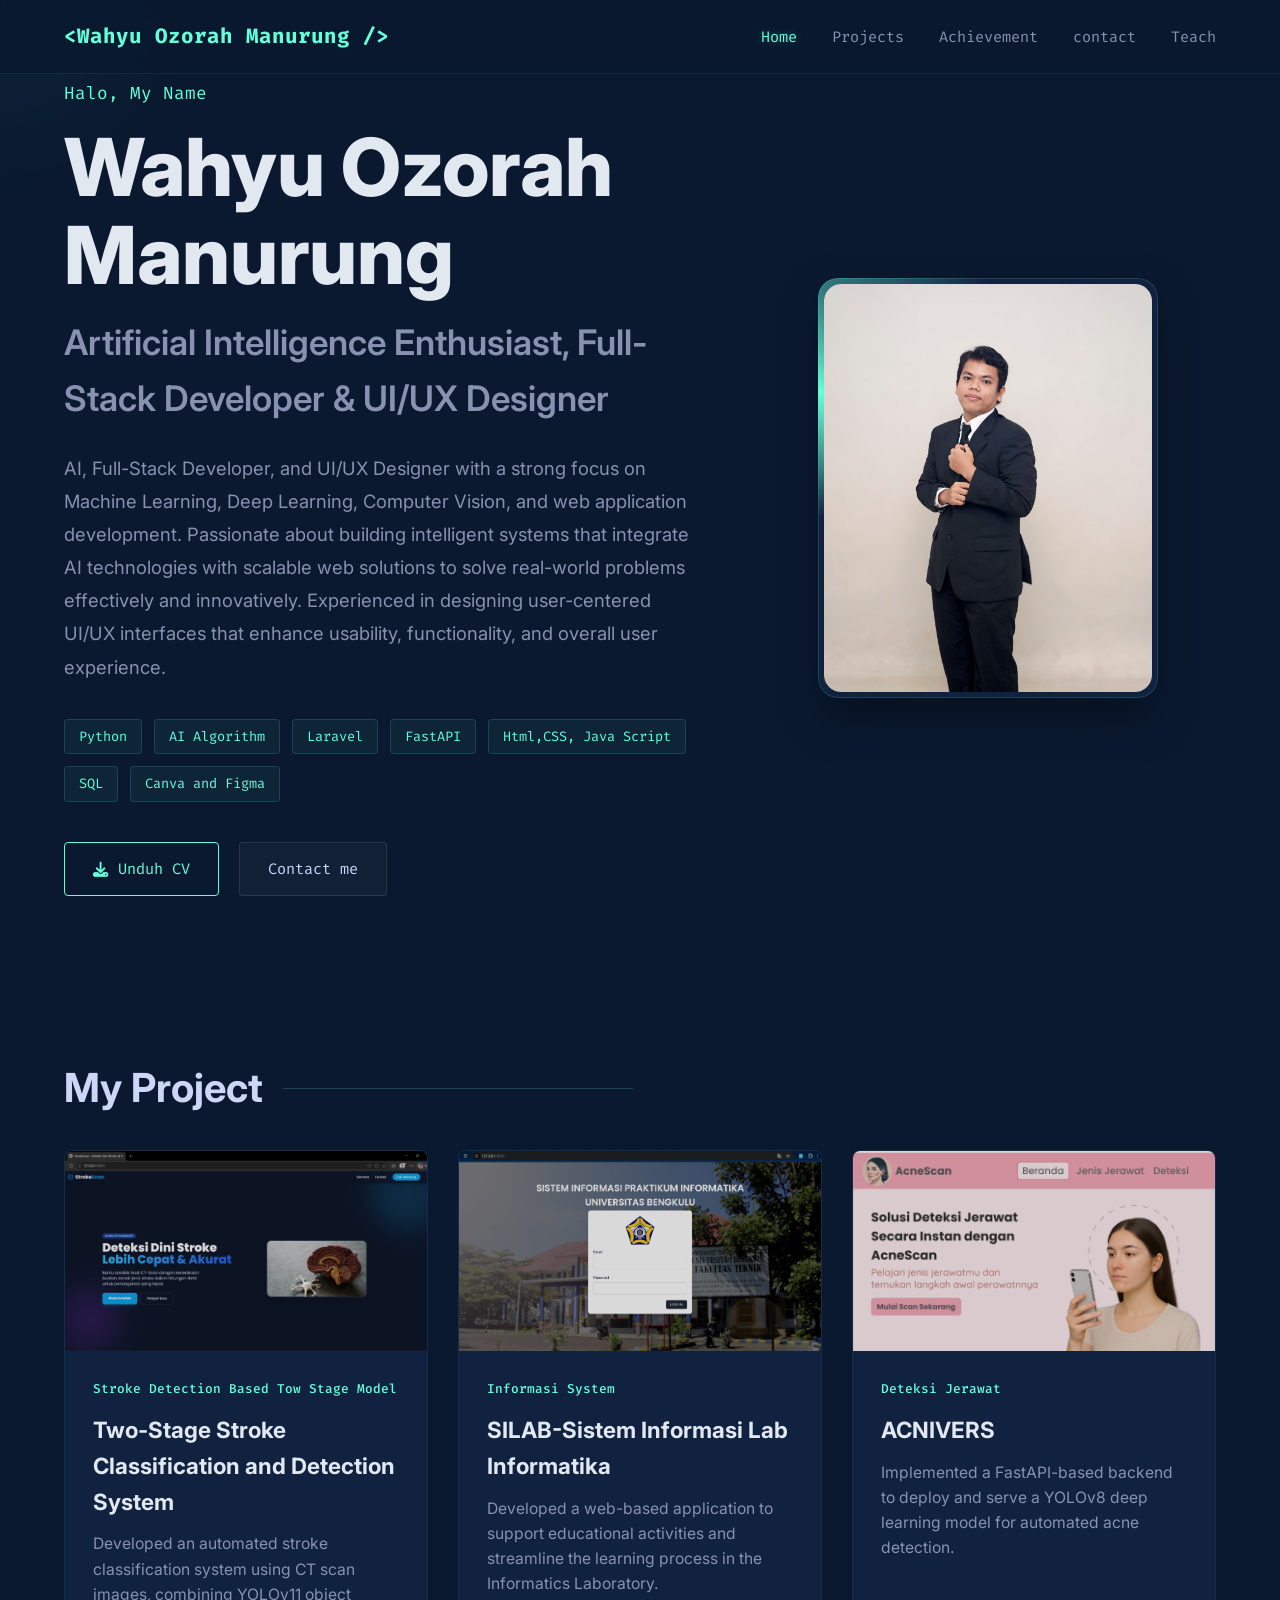
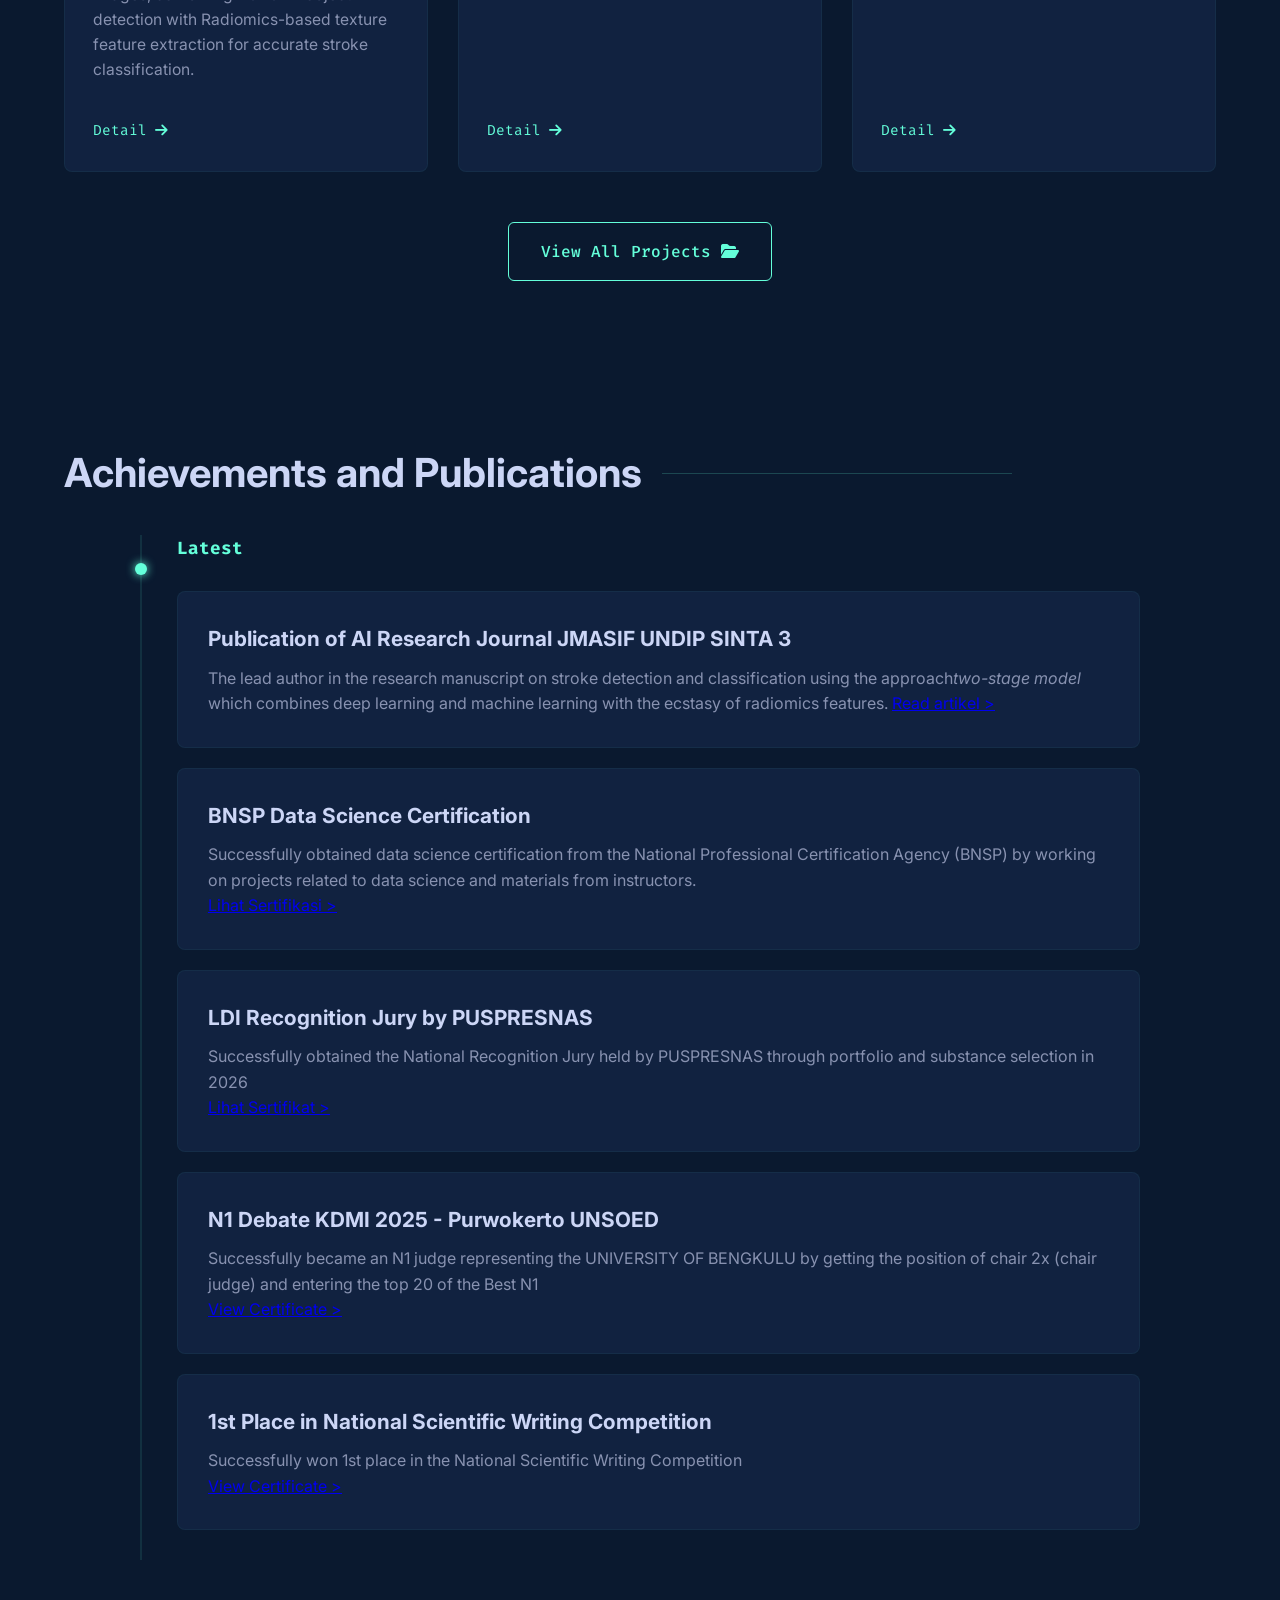
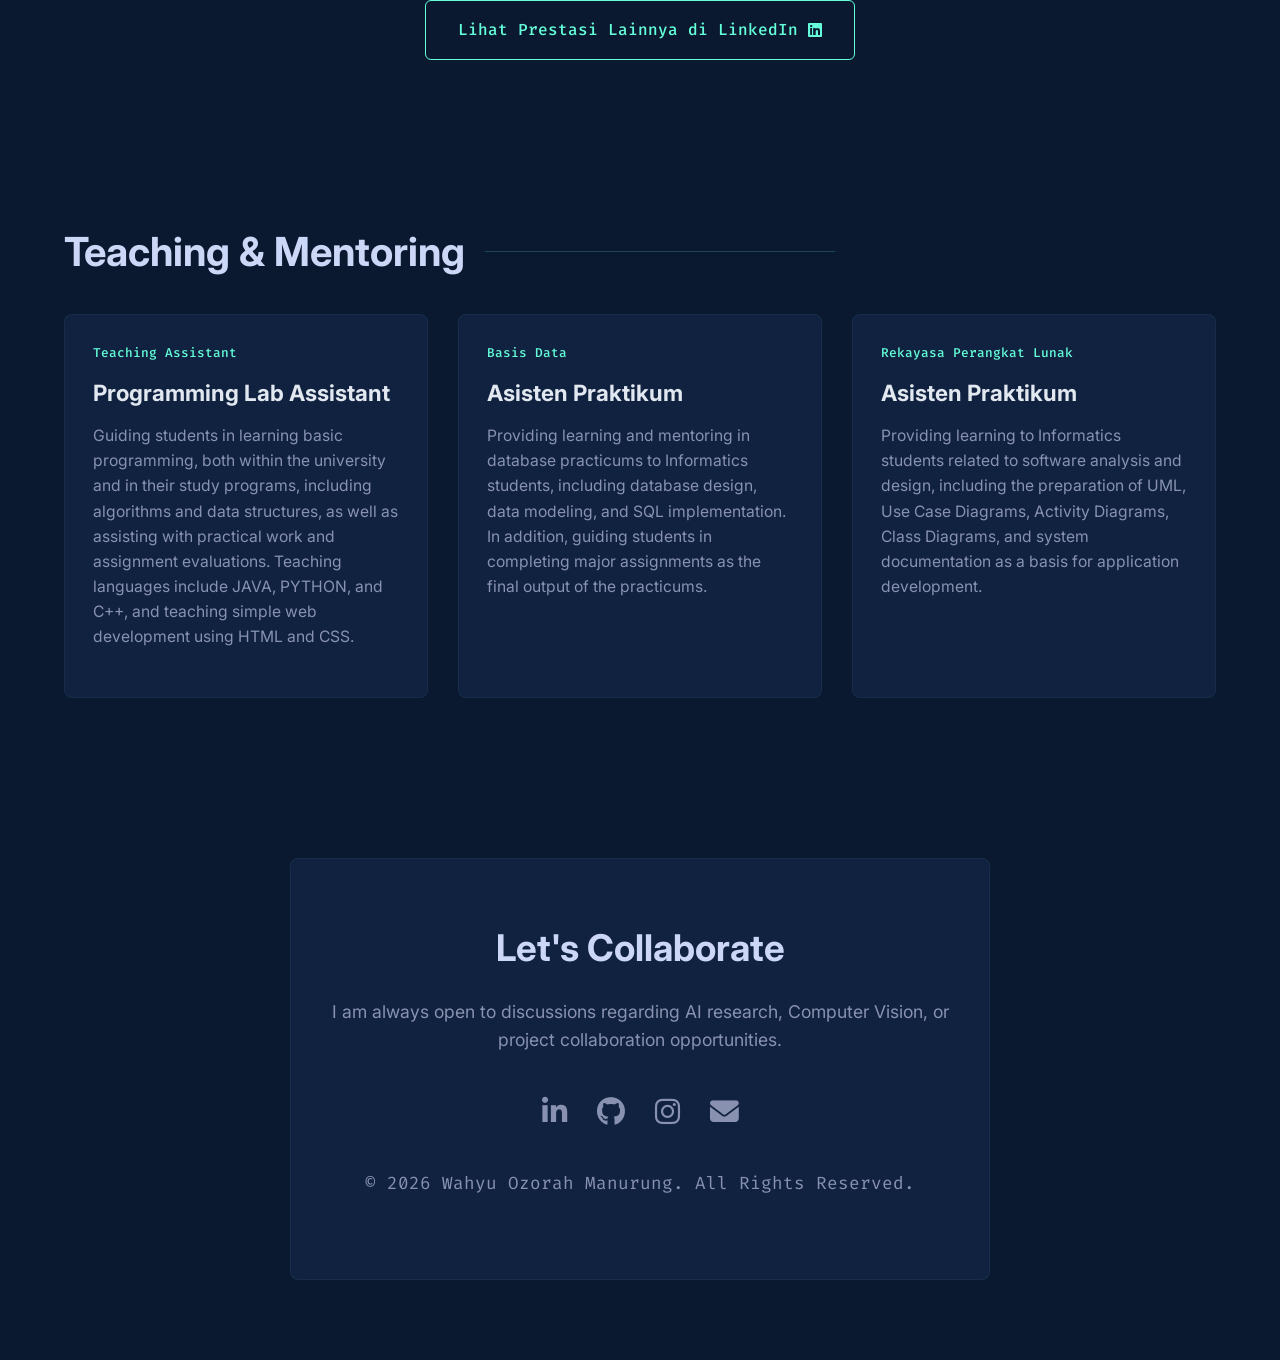
==== commit 11971b5f: "Profile Edit" ====
--- a/index.html
+++ b/index.html
@@ -37,20 +37,17 @@
                     <span class="tag">Python</span> <span class="tag">AI Algorithm</span> <span class="tag">Laravel</span> <span class="tag">FastAPI</span> <span class="tag">Html,CSS, Java Script</span> <span class="tag">SQL</span> <span class="tag">Canva and Figma</span>
                 </div>
                 <div class="cta-buttons">
-                    <a href="https://drive.google.com/file/d/1G6M7bm4_ovBw0iLD2tEQrJwNckn437BD/view?usp=sharing" download class="btn btn-primary"><i class="fa-solid fa-download"></i> Unduh CV</a>
+                    <a href="https://drive.google.com/file/d/1GO4Uecy1rQoWkdld8IjIA1Qhblq7KUyj/view?usp=sharing" download class="btn btn-primary"><i class="fa-solid fa-download"></i> Unduh CV</a>
                     <a href="#contact" class="btn btn-secondary">Contact me</a>
                 </div>
             </div>
             
             <div class="hero-image-container">
-               <div class="hero-image-container">
-                <div class="profile-frame">
-               
-                <div class="border-glow"></div>
-                <img src="assets/images/wahyu-profile-foto.png" alt="Wahyu Ozorah Manurung" class="profile-img">
-            </div>
-            </div>
-            </div>
+    <div class="profile-frame">
+        <img src="assets/images/Foto Profil.jpeg" alt="Wahyu Ozorah Manurung" class="profile-img">
+        <div class="status-badge"><span class="status-dot"></span> Open to Work</div>
+    </div>
+</div>
         </div>
     </section>
 
@@ -126,25 +123,25 @@
              <div class="timeline-content card clickable-card" onclick="window.location.href='details/prestasi-jurnal.html'">
                     <h3>LDI Recognition Jury by PUSPRESNAS</h3>
                     <p>Successfully obtained the National Recognition Jury held by PUSPRESNAS through portfolio and substance selection in 2026 </p>
-                <a href="https://drive.google.com/file/d/1omdGLkn-ggCXT53gwO6jg5dT3DK1B6Z1/view?usp=drivesdk" >Lihat Sertifikat ></a>
+                <a href="https://drive.google.com/file/d/1N1XDrn2DeaOKDoHdmaqeSQecOqJ8qcsw/view?usp=sharing" >Lihat Sertifikat ></a>
                     </div>
 
                  <div class="timeline-content card clickable-card" onclick="window.location.href='details/prestasi-jurnal.html'">
                     <h3>N1 Debate KDMI 2025 - Purwokerto UNSOED</h3>
                     <p>Successfully became an N1 judge representing the UNIVERSITY OF BENGKULU by getting the position of chair 2x (chair judge) and entering the top 20 of the Best N1</p>
-                <a href="https://drive.google.com/drive/u/0/search?q=N1" >View Certificate ></a>
+                <a href="https://drive.google.com/file/d/13xRuWWUYVuY2SdYXiVuaKnPDMNrCqPu2/view?usp=sharing" >View Certificate ></a>
                     </div>
                 <div class="timeline-content card clickable-card" onclick="window.location.href='details/prestasi-jurnal.html'">
                     <h3>1st Place in National Scientific Writing Competition </h3>
                     <p>Successfully won 1st place in the National Scientific Writing Competition</p>
-                <a href="https://drive.google.com/drive/u/0/search?q=KTI" >View Certificate ></a>
+                <a href="https://drive.google.com/file/d/1urNzKZ7IDoyk02BIYqBRh_KY77HFasC_/view?usp=sharing" >View Certificate ></a>
                     </div>
             </div>
 
         </div>
 
         <div class="view-more-container" style="margin-top: 40px;">
-            <a href="https://linkedin.com/in/username-kamu" target="_blank" class="btn btn-outline-large">Lihat Prestasi Lainnya di LinkedIn <i class="fa-brands fa-linkedin"></i></a>
+            <a href="https://www.linkedin.com/in/wahyu-ozorah-3a6a36212/" target="_blank" class="btn btn-outline-large">Lihat Prestasi Lainnya di LinkedIn <i class="fa-brands fa-linkedin"></i></a>
         </div>
     </section>
     <section id="teaching" class="section">
--- a/style.css
+++ b/style.css
@@ -264,69 +264,90 @@
 }
 
 .profile-frame {
-    width: 360px;
-    height: 460px;
     position: relative;
-    border-radius: 16px;
-    overflow: hidden; /* Memotong kilatan agar pas di ujung kotak */
-    background: #071121;
-    box-shadow: 0 0 30px rgba(100, 255, 218, 0.15); /* Bayangan neon halus di luar box */
-    transition: 0.4s ease;
-}
-
+    width: 340px;
+    height: 420px;
+    border-radius: 20px;
+    padding: 3px;
+    overflow: hidden;
+    background: var(--card-bg);
+    box-shadow: 0 20px 50px -12px rgba(0,0,0,0.5);
+    transition: transform .4s cubic-bezier(0.25,1,0.5,1), box-shadow .4s ease;
+}
+
+/* Lapisan cahaya yang berputar di pinggir bingkai */
+.profile-frame::before {
+    content: "";
+    position: absolute;
+    top: 50%;
+    left: 50%;
+    width: 250%;
+    height: 250%;
+    background: conic-gradient(
+        from 0deg,
+        transparent 0deg,
+        transparent 260deg,
+        var(--accent-color) 300deg,
+        rgba(100,255,218,0.4) 320deg,
+        transparent 360deg
+    );
+    transform: translate(-50%, -50%);
+    animation: border-light-spin 4s linear infinite;
+    z-index: 1;
+}
+
+/* Sedikit glow tipis mengikuti bentuk frame, di atas cahaya berputar */
+.profile-frame::after {
+    content: "";
+    position: absolute;
+    inset: 0;
+    border-radius: 20px;
+    box-shadow: inset 0 0 0 1px rgba(100,255,218,0.15);
+    pointer-events: none;
+    z-index: 3;
+}
+
+@keyframes border-light-spin {
+    100% {
+        transform: translate(-50%, -50%) rotate(360deg);
+    }
+}
+
+.profile-img {
+    position: relative;
+    width: calc(100% - 6px);
+    height: calc(100% - 6px);
+    margin: 3px;
+    object-fit: cover;
+    object-position: center 15%;
+    border-radius: 17px;
+    background: var(--card-bg);
+    filter: contrast(1.05) brightness(0.98);
+    image-rendering: -webkit-optimize-contrast;
+    transition: filter .4s ease;
+    display: block;
+    z-index: 2;
+}
+
+.profile-frame:hover {
+    transform: translateY(-6px);
+    box-shadow: 0 28px 60px -10px rgba(100, 255, 218, 0.25);
+}
 
 .profile-frame:hover .profile-img {
-    transform: translate(-10px, -10px);
-    filter: none;
-}
-.border-glow {
-    position: absolute;
-    top: -50%;
-    left: -50%;
-    width: 200%;
-    height: 200%;
-    /* Membuat gradien warna tajam seperti kilatan cahaya */
-    background: conic-gradient(
-        transparent, 
-        transparent, 
-        transparent, 
-        var(--accent-color)
-    );
-    z-index: 1;
-    animation: lightning-spin 4s linear infinite; /* Animasi berputar */
-}
-@keyframes lightning-spin {
-    100% {
-        transform: rotate(360deg);
-    }
-}
-
-.profile-img {
-    position: absolute;
-    inset: 4px;
-    width: calc(100% - 8px);
-    height: calc(100% - 8px);
-    object-fit: cover; 
-    object-position: center center;
-    border-radius: 12px;
-    background: var(--card-bg);
-    z-index: 2;
-    filter: brightness(0.9) contrast(1.15) saturate(0.95);
-    mix-blend-mode: normal;
-    transition: 0.4s cubic-bezier(0.25, 1, 0.5, 1);
-}
-
-.profile-frame:hover {
-    transform: translateY(-5px) scale(1.02);
-    box-shadow: 0 0 50px rgba(100, 255, 218, 0.4);
-}
-
-.profile-frame:hover .profile-img {
-    filter: brightness(1.05) contrast(1.2);
-}
-
-.profile-frame:hover .border-glow {
-    animation-duration: 1.5s;
+    filter: contrast(1.1) brightness(1.02);
+}
+
+.profile-frame:hover::before {
+    animation-duration: 2s;
+}
+
+
+@media (max-width: 992px) {
+    .profile-frame {
+        width: 280px;
+        height: 340px;
+    }
 }
 /* ================= PROJECT CARDS ================= */
 
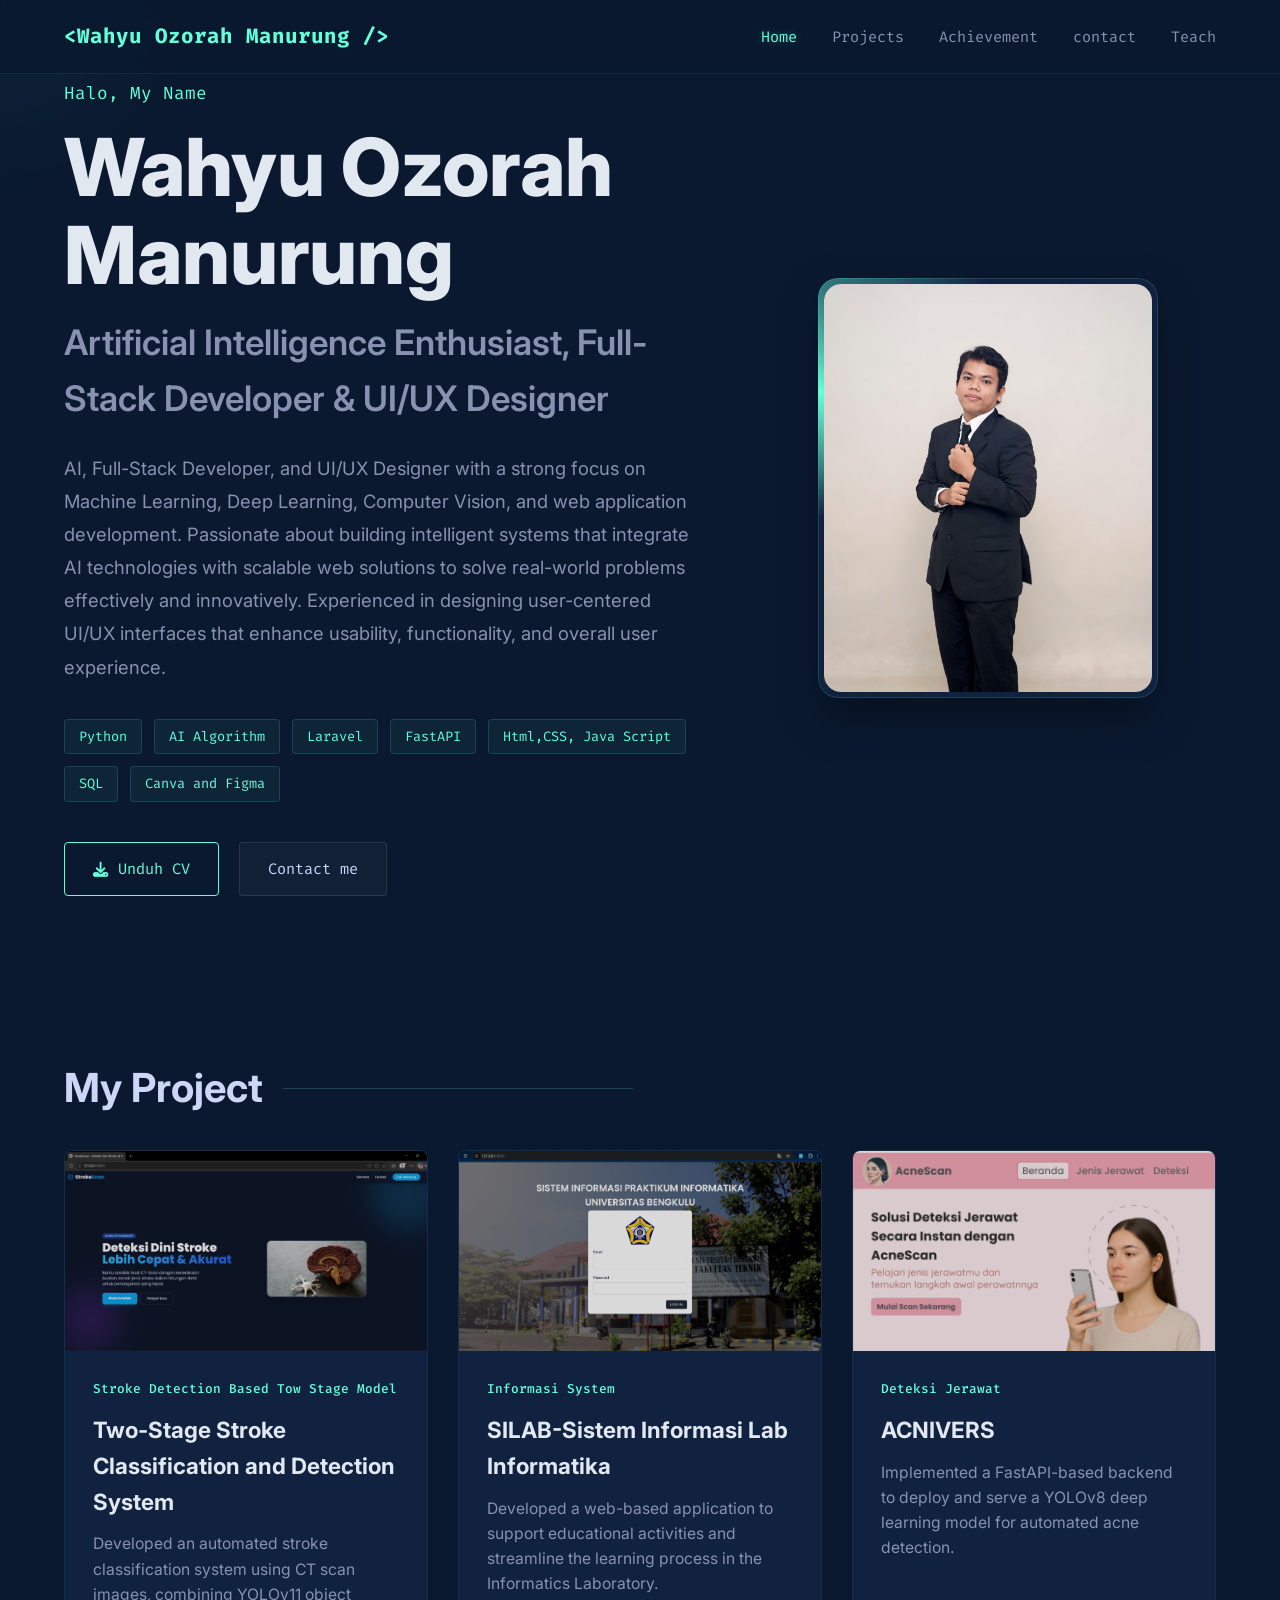
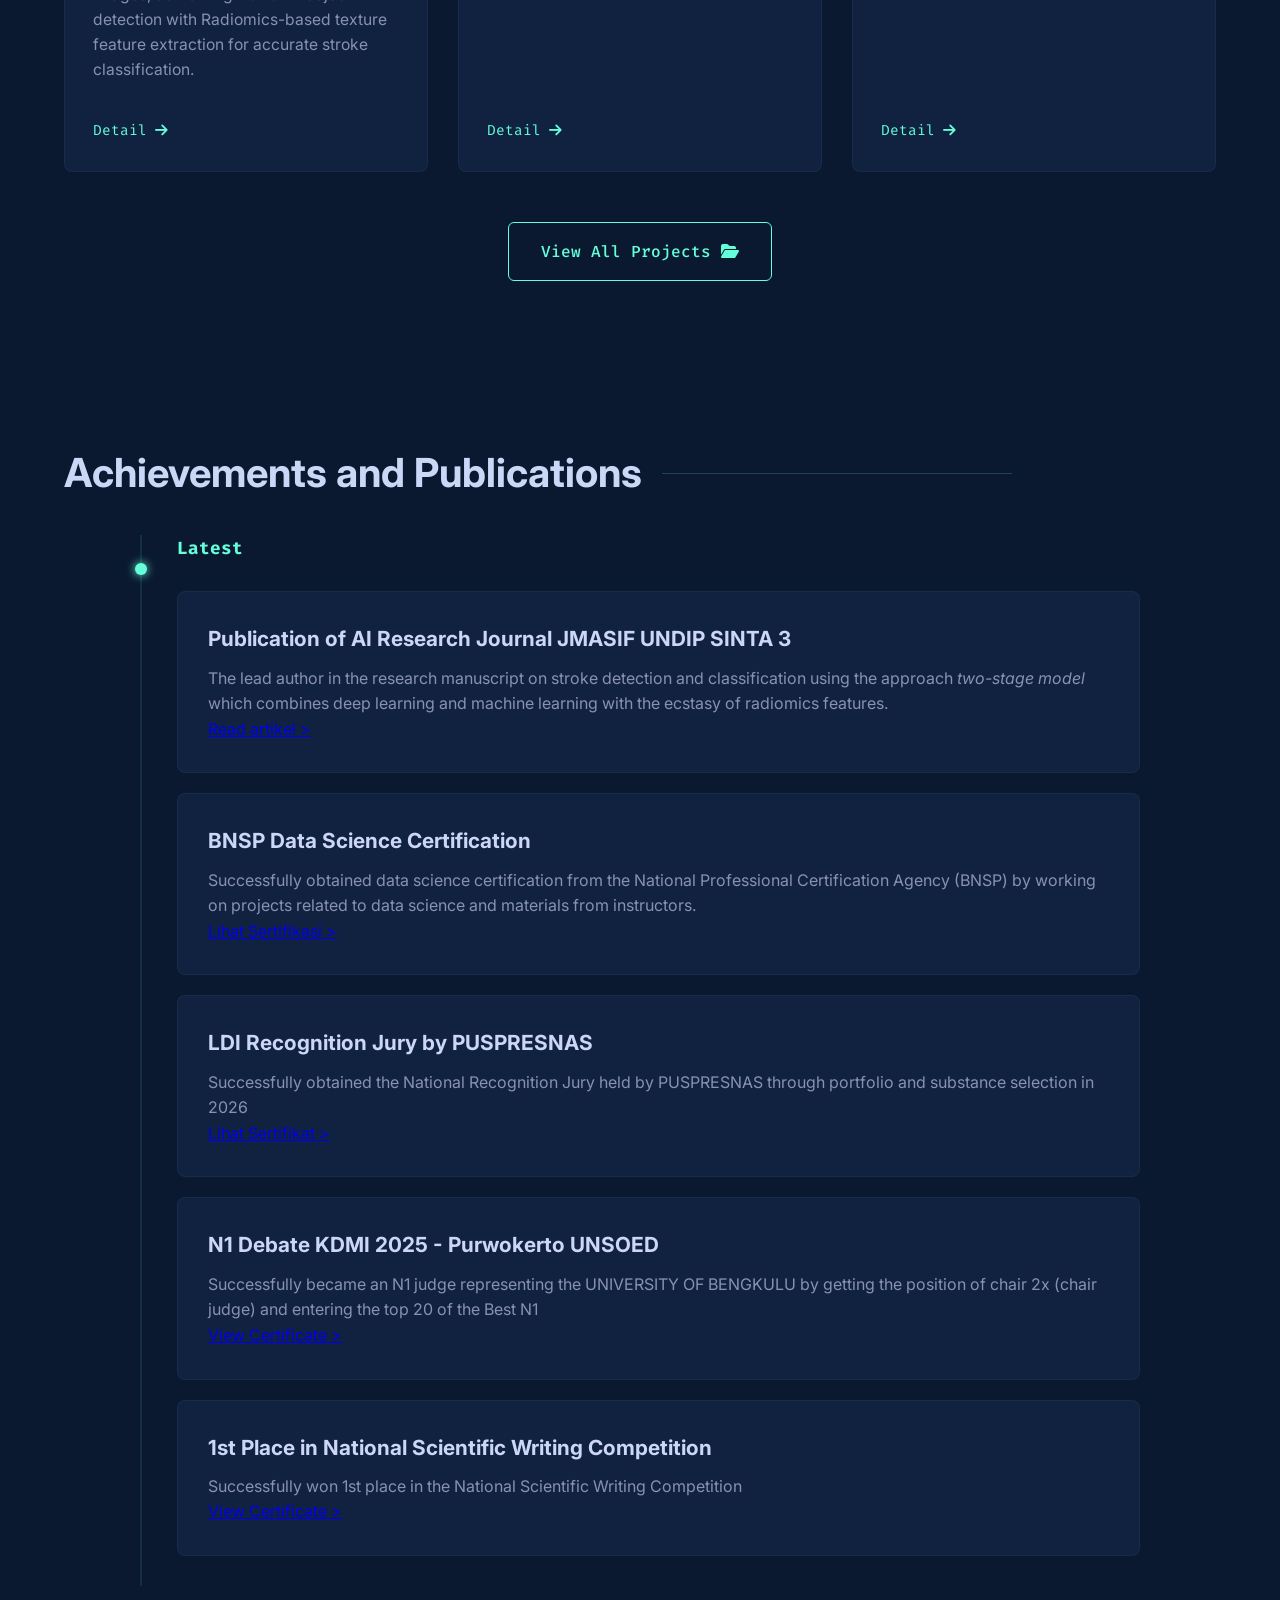
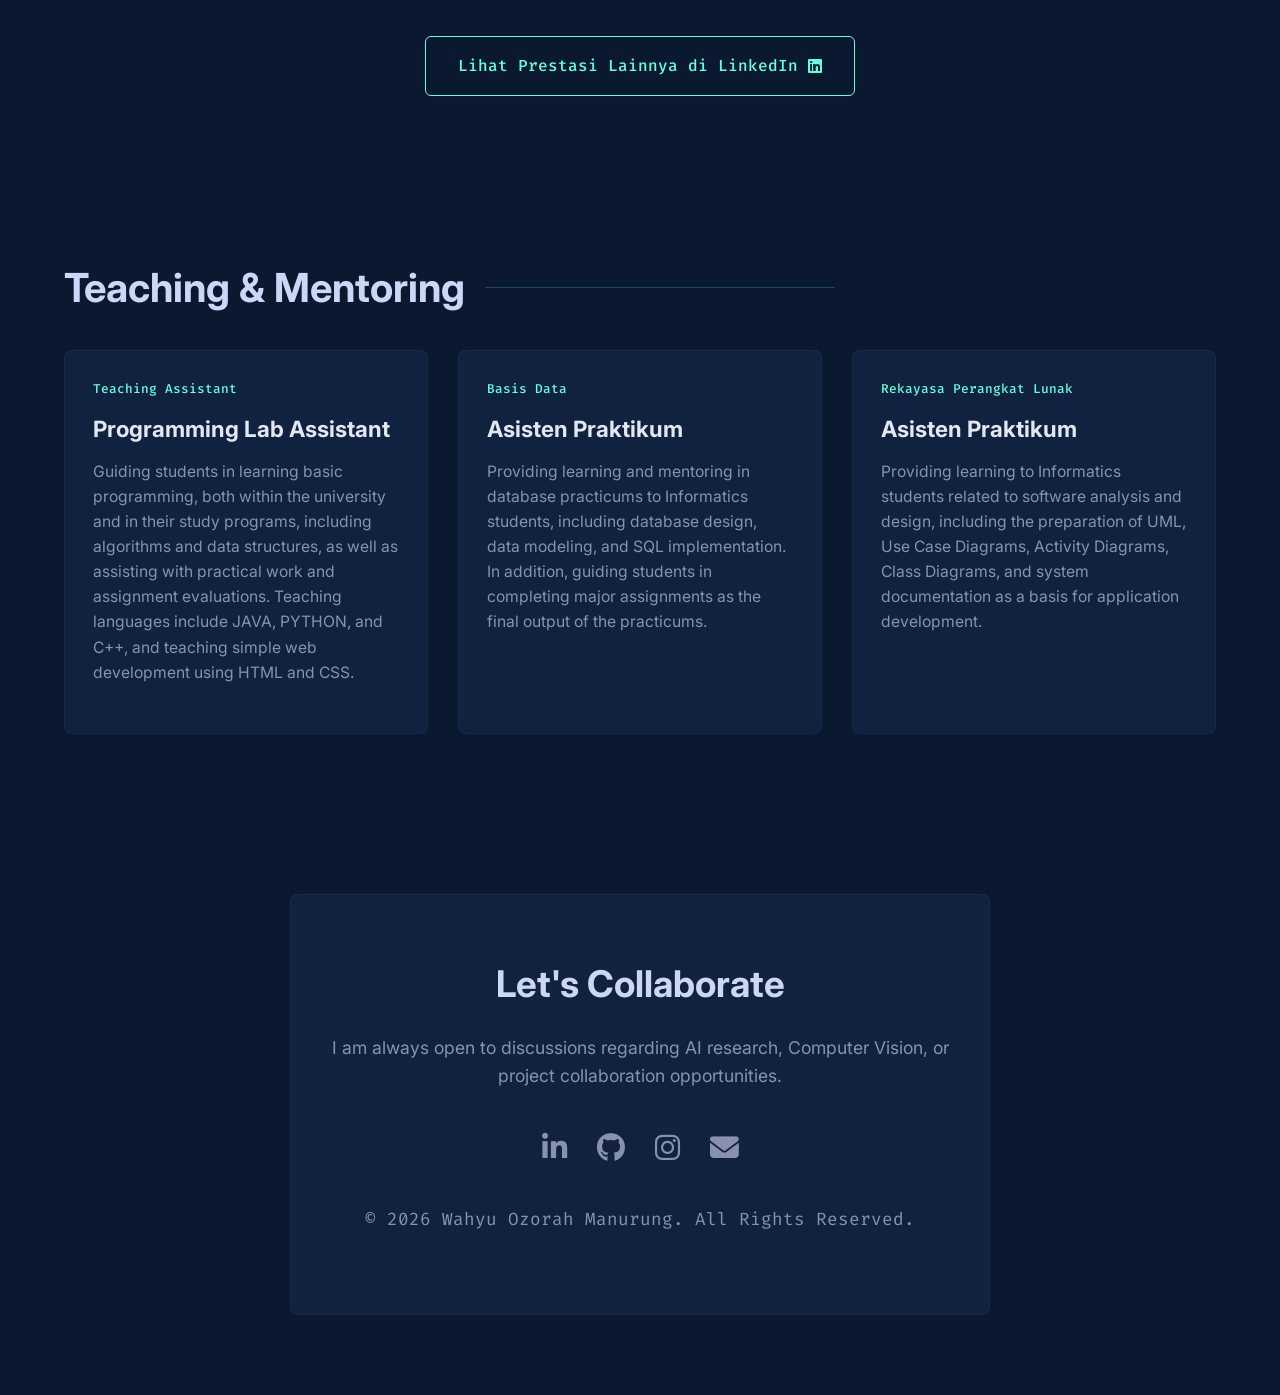
==== commit 9b8332f4: "menambahakan project baru" ====
--- a/index.html
+++ b/index.html
@@ -1,201 +1,358 @@
-<!DOCTYPE html>
+<!doctype html>
 <html lang="id">
-<head>
-    <meta charset="UTF-8">
-    <meta name="viewport" content="width=device-width, initial-scale=1.0">
+  <head>
+    <meta charset="UTF-8" />
+    <meta name="viewport" content="width=device-width, initial-scale=1.0" />
     <title>Portofolio | Wahyu Ozorah Manurung</title>
-    <link rel="stylesheet" href="style.css">
-    <link href="https://fonts.googleapis.com/css2?family=Fira+Code:wght@400;500&family=Inter:wght@300;400;600;700&display=swap" rel="stylesheet">
-    <link rel="stylesheet" href="https://cdnjs.cloudflare.com/ajax/libs/font-awesome/6.4.0/css/all.min.css">
-</head>
-<body>
-
+    <link rel="stylesheet" href="style.css" />
+    <link
+      href="https://fonts.googleapis.com/css2?family=Fira+Code:wght@400;500&family=Inter:wght@300;400;600;700&display=swap"
+      rel="stylesheet"
+    />
+    <link
+      rel="stylesheet"
+      href="https://cdnjs.cloudflare.com/ajax/libs/font-awesome/6.4.0/css/all.min.css"
+    />
+  </head>
+  <body>
     <div class="cursor-glow"></div>
 
     <nav>
-        <div class="nav-container">
-            <a href="#" class="logo">&lt;Wahyu Ozorah Manurung /&gt;</a>
-            <ul class="nav-links">
-                <li><a href="#home" class="active">Home</a></li>
-                <li><a href="#projects">Projects</a></li>
-                <li><a href="#achievements">Achievement</a></li>
-                <li><a href="#contact">contact</a></li>
-                <li><a href="#teaching">Teach</a></li>
-            </ul>
-        </div>
+      <div class="nav-container">
+        <a href="#" class="logo">&lt;Wahyu Ozorah Manurung /&gt;</a>
+        <ul class="nav-links">
+          <li><a href="#home" class="active">Home</a></li>
+          <li><a href="#projects">Projects</a></li>
+          <li><a href="#achievements">Achievement</a></li>
+          <li><a href="#contact">contact</a></li>
+          <li><a href="#teaching">Teach</a></li>
+        </ul>
+      </div>
     </nav>
 
     <section id="home" class="section">
-        <div class="hero-container">
-            <div class="hero-content">
-                <p class="pre-title">Halo, My Name</p>
-                <h1>Wahyu Ozorah Manurung</h1>
-                <h2 class="sub-title">Artificial Intelligence Enthusiast, Full-Stack Developer & UI/UX Designer</h2>
-                <p class="description">
-                    AI, Full-Stack Developer, and UI/UX Designer with a strong focus on Machine Learning, Deep Learning, Computer Vision, and web application development. Passionate about building intelligent systems that integrate AI technologies with scalable web solutions to solve real-world problems effectively and innovatively. Experienced in designing user-centered UI/UX interfaces that enhance usability, functionality, and overall user experience.
-                <div class="tech-stack">
-                    <span class="tag">Python</span> <span class="tag">AI Algorithm</span> <span class="tag">Laravel</span> <span class="tag">FastAPI</span> <span class="tag">Html,CSS, Java Script</span> <span class="tag">SQL</span> <span class="tag">Canva and Figma</span>
-                </div>
-                <div class="cta-buttons">
-                    <a href="https://drive.google.com/file/d/1GO4Uecy1rQoWkdld8IjIA1Qhblq7KUyj/view?usp=sharing" download class="btn btn-primary"><i class="fa-solid fa-download"></i> Unduh CV</a>
-                    <a href="#contact" class="btn btn-secondary">Contact me</a>
-                </div>
+      <div class="hero-container">
+        <div class="hero-content">
+          <p class="pre-title">Halo, My Name</p>
+          <h1>Wahyu Ozorah Manurung</h1>
+          <h2 class="sub-title">
+            Artificial Intelligence Enthusiast, Full-Stack Developer & UI/UX
+            Designer
+          </h2>
+          <p class="description">
+            AI, Full-Stack Developer, and UI/UX Designer with a strong focus on
+            Machine Learning, Deep Learning, Computer Vision, and web
+            application development. Passionate about building intelligent
+            systems that integrate AI technologies with scalable web solutions
+            to solve real-world problems effectively and innovatively.
+            Experienced in designing user-centered UI/UX interfaces that enhance
+            usability, functionality, and overall user experience.
+          </p>
+          <div class="tech-stack">
+            <span class="tag">Python</span>
+            <span class="tag">AI Algorithm</span>
+            <span class="tag">Laravel</span> <span class="tag">FastAPI</span>
+            <span class="tag">Html,CSS, Java Script</span>
+            <span class="tag">SQL</span>
+            <span class="tag">Canva and Figma</span>
+          </div>
+          <div class="cta-buttons">
+            <a
+              href="https://drive.google.com/file/d/1GO4Uecy1rQoWkdld8IjIA1Qhblq7KUyj/view?usp=sharing"
+              download
+              class="btn btn-primary"
+              ><i class="fa-solid fa-download"></i> Unduh CV</a
+            >
+            <a href="#contact" class="btn btn-secondary">Contact me</a>
+          </div>
+        </div>
+
+        <div class="hero-image-container">
+          <div class="profile-frame">
+            <img
+              src="assets/images/Foto Profil.jpeg"
+              alt="Wahyu Ozorah Manurung"
+              class="profile-img"
+            />
+            <div class="status-badge">
+              <span class="status-dot"></span> Open to Work
             </div>
-            
-            <div class="hero-image-container">
-    <div class="profile-frame">
-        <img src="assets/images/Foto Profil.jpeg" alt="Wahyu Ozorah Manurung" class="profile-img">
-        <div class="status-badge"><span class="status-dot"></span> Open to Work</div>
-    </div>
-</div>
-        </div>
+          </div>
+        </div>
+      </div>
     </section>
 
     <section id="projects" class="section">
-        <h2 class="section-title">My Project</h2>
-        <div class="grid-container">
-            
-            <div class="card project-card">
-                <div class="card-img-wrapper">
-                    <img src="assets/images/Deteksi.png" alt="Stroke Classification" class="project-img">
-                </div>
-                <div class="card-content">
-                    <div class="card-badge">Stroke Detection Based Tow Stage Model</div>
-                    <h3>Two-Stage Stroke Classification and Detection System</h3>
-                    <p>Developed an automated stroke classification system using CT scan images, combining YOLOv11 object detection with Radiomics-based texture feature extraction for accurate stroke classification.</p>
-                    <div class="card-footer">
-                        <a href="details/project-stroke.html" class="btn-detail">Detail <i class="fa-solid fa-arrow-right"></i></a>
-                    </div>
-                </div>
+      <h2 class="section-title">My Project</h2>
+      <div class="grid-container">
+        <div class="card project-card">
+          <div class="card-img-wrapper">
+            <img
+              src="assets/images/Deteksi.png"
+              alt="Stroke Classification"
+              class="project-img"
+            />
+          </div>
+          <div class="card-content">
+            <div class="card-badge">Stroke Detection Based Tow Stage Model</div>
+            <h3>Two-Stage Stroke Classification and Detection System</h3>
+            <p>
+              Developed an automated stroke classification system using CT scan
+              images, combining YOLOv11 object detection with Radiomics-based
+              texture feature extraction for accurate stroke classification.
+            </p>
+            <div class="card-footer">
+              <a href="details/project-stroke.html" class="btn-detail"
+                >Detail <i class="fa-solid fa-arrow-right"></i
+              ></a>
             </div>
-
-            <div class="card project-card">
-                <div class="card-img-wrapper">
-                    <img src="assets/images/SI.png" alt="Preprocessing Web App" class="project-img">
-                </div>
-                <div class="card-content">
-                    <div class="card-badge">Informasi System</div>
-                    <h3>SILAB-Sistem Informasi Lab Informatika</h3>
-                    <p>Developed a web-based application to support educational activities and streamline the learning process in the Informatics Laboratory.</p>
-                    <div class="card-footer">
-                        <a href="details/project-sistem-lab.html" class="btn-detail">Detail <i class="fa-solid fa-arrow-right"></i></a>
-                    </div>
-                </div>
+          </div>
+        </div>
+
+        <div class="card project-card">
+          <div class="card-img-wrapper">
+            <img
+              src="assets/images/SI.png"
+              alt="Preprocessing Web App"
+              class="project-img"
+            />
+          </div>
+          <div class="card-content">
+            <div class="card-badge">Informasi System</div>
+            <h3>SILAB-Sistem Informasi Lab Informatika</h3>
+            <p>
+              Developed a web-based application to support educational
+              activities and streamline the learning process in the Informatics
+              Laboratory.
+            </p>
+            <div class="card-footer">
+              <a href="details/project-sistem-lab.html" class="btn-detail"
+                >Detail <i class="fa-solid fa-arrow-right"></i
+              ></a>
             </div>
-
-            <div class="card project-card">
-                <div class="card-img-wrapper">
-                    <img src="assets/images/acne1.png" alt="FastAPI Integration" class="project-img">
-                </div>
-                <div class="card-content">
-                    <div class="card-badge">Deteksi Jerawat</div>
-                    <h3>ACNIVERS</h3>
-                    <p>Implemented a FastAPI-based backend to deploy and serve a YOLOv8 deep learning model for automated acne detection.</p>
-                    <div class="card-footer">
-                        <a href="details/project-jerawat.html" class="btn-detail">Detail <i class="fa-solid fa-arrow-right"></i></a>
-                    </div>
-                </div>
+          </div>
+        </div>
+
+        <div class="card project-card">
+          <div class="card-img-wrapper">
+            <img
+              src="assets/images/acne1.png"
+              alt="FastAPI Integration"
+              class="project-img"
+            />
+          </div>
+          <div class="card-content">
+            <div class="card-badge">Deteksi Jerawat</div>
+            <h3>ACNIVERS</h3>
+            <p>
+              Implemented a FastAPI-based backend to deploy and serve a YOLOv8
+              deep learning model for automated acne detection.
+            </p>
+            <div class="card-footer">
+              <a href="details/project-jerawat.html" class="btn-detail"
+                >Detail <i class="fa-solid fa-arrow-right"></i
+              ></a>
             </div>
-
-        </div>
-
-        <div class="view-more-container">
-            <a href="all-projects.html" class="btn btn-outline-large"> View All Projects <i class="fa-solid fa-folder-open"></i></a>
-        </div>
-    </section>
+          </div>
+        </div>
+      </div>
+
+      <div class="view-more-container">
+        <a href="all-projects.html" class="btn btn-outline-large">
+          View All Projects <i class="fa-solid fa-folder-open"></i
+        ></a>
+      </div>
+    </section>
+
     <section id="achievements" class="section">
-        <h2 class="section-title">Achievements and Publications</h2>
-        <div class="timeline">
-            
-            <div class="timeline-item">
-                <div class="timeline-dot"></div>
-                <div class="timeline-date">Latest</div>
-                <div class="timeline-content card clickable-card" onclick="window.location.href='details/prestasi-jurnal.html'">
-                    <h3>Publication of AI Research Journal JMASIF UNDIP SINTA 3</h3>
-                    <p>The lead author in the research manuscript on stroke detection and classification using the approach<i>two-stage model</i> which combines deep learning and machine learning with the ecstasy of radiomics features. 
-                <a href="https://ejournal.undip.ac.id/index.php/jmasif/article/view/78464" >Read artikel ></a>
-                    </div>
-            <div class="timeline-content card clickable-card" onclick="window.location.href='details/prestasi-jurnal.html'">
-                    <h3>BNSP Data Science Certification</h3>
-                    <p>Successfully obtained data science certification from the National Professional Certification Agency (BNSP) by working on projects related to data science and materials from instructors. </p>
-                <a href="https://www.linkedin.com/in/wahyu-ozorah-3a6a36212/details/certifications/" >Lihat Sertifikasi ></a>
-                    </div>
-             <div class="timeline-content card clickable-card" onclick="window.location.href='details/prestasi-jurnal.html'">
-                    <h3>LDI Recognition Jury by PUSPRESNAS</h3>
-                    <p>Successfully obtained the National Recognition Jury held by PUSPRESNAS through portfolio and substance selection in 2026 </p>
-                <a href="https://drive.google.com/file/d/1N1XDrn2DeaOKDoHdmaqeSQecOqJ8qcsw/view?usp=sharing" >Lihat Sertifikat ></a>
-                    </div>
-
-                 <div class="timeline-content card clickable-card" onclick="window.location.href='details/prestasi-jurnal.html'">
-                    <h3>N1 Debate KDMI 2025 - Purwokerto UNSOED</h3>
-                    <p>Successfully became an N1 judge representing the UNIVERSITY OF BENGKULU by getting the position of chair 2x (chair judge) and entering the top 20 of the Best N1</p>
-                <a href="https://drive.google.com/file/d/13xRuWWUYVuY2SdYXiVuaKnPDMNrCqPu2/view?usp=sharing" >View Certificate ></a>
-                    </div>
-                <div class="timeline-content card clickable-card" onclick="window.location.href='details/prestasi-jurnal.html'">
-                    <h3>1st Place in National Scientific Writing Competition </h3>
-                    <p>Successfully won 1st place in the National Scientific Writing Competition</p>
-                <a href="https://drive.google.com/file/d/1urNzKZ7IDoyk02BIYqBRh_KY77HFasC_/view?usp=sharing" >View Certificate ></a>
-                    </div>
-            </div>
-
-        </div>
-
-        <div class="view-more-container" style="margin-top: 40px;">
-            <a href="https://www.linkedin.com/in/wahyu-ozorah-3a6a36212/" target="_blank" class="btn btn-outline-large">Lihat Prestasi Lainnya di LinkedIn <i class="fa-brands fa-linkedin"></i></a>
-        </div>
-    </section>
+      <h2 class="section-title">Achievements and Publications</h2>
+      <div class="timeline">
+        <div class="timeline-item">
+          <div class="timeline-dot"></div>
+          <div class="timeline-date">Latest</div>
+          <div
+            class="timeline-content card clickable-card"
+            onclick="window.location.href = 'details/prestasi-jurnal.html'"
+          >
+            <h3>Publication of AI Research Journal JMASIF UNDIP SINTA 3</h3>
+            <p>
+              The lead author in the research manuscript on stroke detection and
+              classification using the approach <i>two-stage model</i> which
+              combines deep learning and machine learning with the ecstasy of
+              radiomics features.
+            </p>
+            <a
+              href="https://ejournal.undip.ac.id/index.php/jmasif/article/view/78464"
+              >Read artikel ></a
+            >
+          </div>
+          <div
+            class="timeline-content card clickable-card"
+            onclick="window.location.href = 'details/prestasi-jurnal.html'"
+          >
+            <h3>BNSP Data Science Certification</h3>
+            <p>
+              Successfully obtained data science certification from the National
+              Professional Certification Agency (BNSP) by working on projects
+              related to data science and materials from instructors.
+            </p>
+            <a
+              href="https://www.linkedin.com/in/wahyu-ozorah-3a6a36212/details/certifications/"
+              >Lihat Sertifikasi ></a
+            >
+          </div>
+          <div
+            class="timeline-content card clickable-card"
+            onclick="window.location.href = 'details/prestasi-jurnal.html'"
+          >
+            <h3>LDI Recognition Jury by PUSPRESNAS</h3>
+            <p>
+              Successfully obtained the National Recognition Jury held by
+              PUSPRESNAS through portfolio and substance selection in 2026
+            </p>
+            <a
+              href="https://drive.google.com/file/d/1N1XDrn2DeaOKDoHdmaqeSQecOqJ8qcsw/view?usp=sharing"
+              >Lihat Sertifikat ></a
+            >
+          </div>
+
+          <div
+            class="timeline-content card clickable-card"
+            onclick="window.location.href = 'details/prestasi-jurnal.html'"
+          >
+            <h3>N1 Debate KDMI 2025 - Purwokerto UNSOED</h3>
+            <p>
+              Successfully became an N1 judge representing the UNIVERSITY OF
+              BENGKULU by getting the position of chair 2x (chair judge) and
+              entering the top 20 of the Best N1
+            </p>
+            <a
+              href="https://drive.google.com/file/d/13xRuWWUYVuY2SdYXiVuaKnPDMNrCqPu2/view?usp=sharing"
+              >View Certificate ></a
+            >
+          </div>
+          <div
+            class="timeline-content card clickable-card"
+            onclick="window.location.href = 'details/prestasi-jurnal.html'"
+          >
+            <h3>1st Place in National Scientific Writing Competition</h3>
+            <p>
+              Successfully won 1st place in the National Scientific Writing
+              Competition
+            </p>
+            <a
+              href="https://drive.google.com/file/d/1urNzKZ7IDoyk02BIYqBRh_KY77HFasC_/view?usp=sharing"
+              >View Certificate ></a
+            >
+          </div>
+        </div>
+      </div>
+
+      <!-- Removed inline style margin-top and handled via CSS class -->
+      <div class="view-more-container view-more-spacing">
+        <a
+          href="https://www.linkedin.com/in/wahyu-ozorah-3a6a36212/"
+          target="_blank"
+          rel="noopener noreferrer"
+          class="btn btn-outline-large"
+          >Lihat Prestasi Lainnya di LinkedIn
+          <i class="fa-brands fa-linkedin"></i
+        ></a>
+      </div>
+    </section>
+
     <section id="teaching" class="section">
-    <h2 class="section-title">Teaching & Mentoring</h2>
-
-    <div class="grid-container">
-
-        <div class="card project-card">
-            <div class="card-content">
-                <div class="card-badge">Teaching Assistant</div>
-                <h3>Programming Lab Assistant</h3>
-                <p>
-                    Guiding students in learning basic programming, both within the university and in their study programs, including algorithms and data structures, as well as assisting with practical work and assignment evaluations. Teaching languages ​​include JAVA, PYTHON, and C++, and teaching simple web development using HTML and CSS.
-                </p>
-            </div>
-        </div>
-
-        <div class="card project-card">
-            <div class="card-content">
-                <div class="card-badge">Basis Data</div>
-                <h3>Asisten Praktikum</h3>
-                <p>
-                    Providing learning and mentoring in database practicums to Informatics students, including database design, data modeling, and SQL implementation. In addition, guiding students in completing major assignments as the final output of the practicums.
-                </p>
-            </div>
-        </div>
-
-        <div class="card project-card">
-            <div class="card-content">
-                <div class="card-badge">Rekayasa Perangkat Lunak</div>
-                <h3>Asisten Praktikum</h3>
-                <p>
-                    Providing learning to Informatics students related to software analysis and design, including the preparation of UML, Use Case Diagrams, Activity Diagrams, Class Diagrams, and system documentation as a basis for application development.
-                </p>
-            </div>
-        </div>
-
-    </div>
-</section>
+      <h2 class="section-title">Teaching & Mentoring</h2>
+
+      <div class="grid-container">
+        <div class="card project-card">
+          <div class="card-content">
+            <div class="card-badge">Teaching Assistant</div>
+            <h3>Programming Lab Assistant</h3>
+            <p>
+              Guiding students in learning basic programming, both within the
+              university and in their study programs, including algorithms and
+              data structures, as well as assisting with practical work and
+              assignment evaluations. Teaching languages include JAVA, PYTHON,
+              and C++, and teaching simple web development using HTML and CSS.
+            </p>
+          </div>
+        </div>
+
+        <div class="card project-card">
+          <div class="card-content">
+            <div class="card-badge">Basis Data</div>
+            <h3>Asisten Praktikum</h3>
+            <p>
+              Providing learning and mentoring in database practicums to
+              Informatics students, including database design, data modeling,
+              and SQL implementation. In addition, guiding students in
+              completing major assignments as the final output of the
+              practicums.
+            </p>
+          </div>
+        </div>
+
+        <div class="card project-card">
+          <div class="card-content">
+            <div class="card-badge">Rekayasa Perangkat Lunak</div>
+            <h3>Asisten Praktikum</h3>
+            <p>
+              Providing learning to Informatics students related to software
+              analysis and design, including the preparation of UML, Use Case
+              Diagrams, Activity Diagrams, Class Diagrams, and system
+              documentation as a basis for application development.
+            </p>
+          </div>
+        </div>
+      </div>
+    </section>
 
     <section id="contact" class="section">
-        <div class="contact-container card">
-            <h2>Let's Collaborate</h2>
-            <p>I am always open to discussions regarding AI research, Computer Vision, or project collaboration opportunities.</p>
-            <div class="social-links">
-                <a href="https://www.linkedin.com/in/wahyu-ozorah-3a6a36212/" target="_blank"><i class="fa-brands fa-linkedin-in"></i></a>
-                <a href="https://github.com/wahyuozorahmanurung" target="_blank"><i class="fa-brands fa-github"></i></a>
-                <a href="https://www.instagram.com/wahyuozorahmanurung_/" target="_blank"><i class="fa-brands fa-instagram"></i></a>
-                <a href="mailto:wahyuozorahmanurung@gmail.com"><i class="fa-solid fa-envelope"></i></a>
-            </div>
-            <p class="footer-text">© 2026 Wahyu Ozorah Manurung. All Rights Reserved.</p>
-        </div>
+      <div class="contact-container card">
+        <h2>Let's Collaborate</h2>
+        <p>
+          I am always open to discussions regarding AI research, Computer
+          Vision, or project collaboration opportunities.
+        </p>
+        <div class="social-links">
+          <a
+            href="https://www.linkedin.com/in/wahyu-ozorah-3a6a36212/"
+            target="_blank"
+            rel="noopener noreferrer"
+            aria-label="LinkedIn Profile"
+            title="LinkedIn Profile"
+            ><i class="fa-brands fa-linkedin-in"></i
+          ></a>
+          <a 
+            href="https://github.com/wahyuozorahmanurung" 
+            target="_blank"
+            rel="noopener noreferrer"
+            aria-label="GitHub Profile"
+            title="GitHub Profile"
+            ><i class="fa-brands fa-github"></i
+          ></a>
+          <a
+            href="https://www.instagram.com/wahyuozorahmanurung_/"
+            target="_blank"
+            rel="noopener noreferrer"
+            aria-label="Instagram Profile"
+            title="Instagram Profile"
+            ><i class="fa-brands fa-instagram"></i
+          ></a>
+          <a 
+            href="mailto:wahyuozorahmanurung@gmail.com"
+            aria-label="Send Email"
+            title="Send Email"
+            ><i class="fa-solid fa-envelope"></i
+          ></a>
+        </div>
+        <p class="footer-text">
+          © 2026 Wahyu Ozorah Manurung. All Rights Reserved.
+        </p>
+      </div>
     </section>
 
     <script src="script.js"></script>
-</body>
-</html>
+  </body>
+</html>
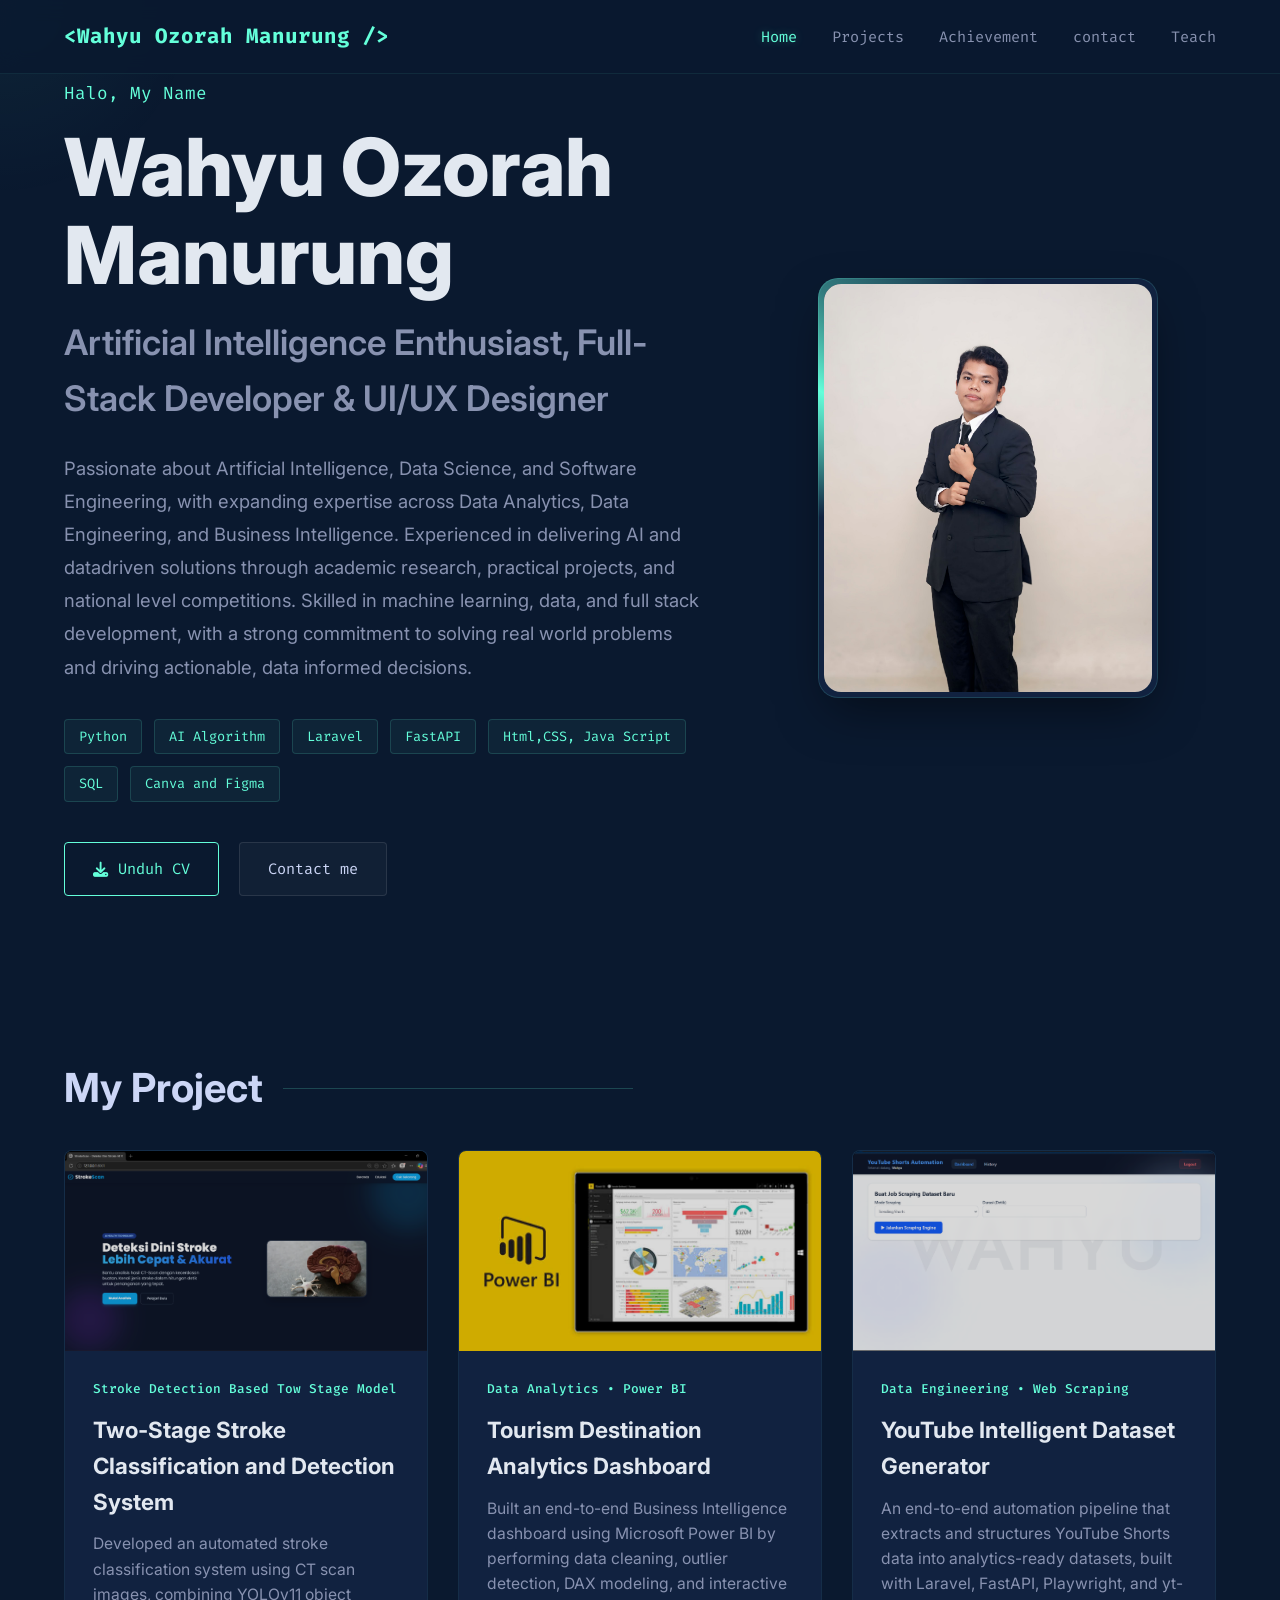
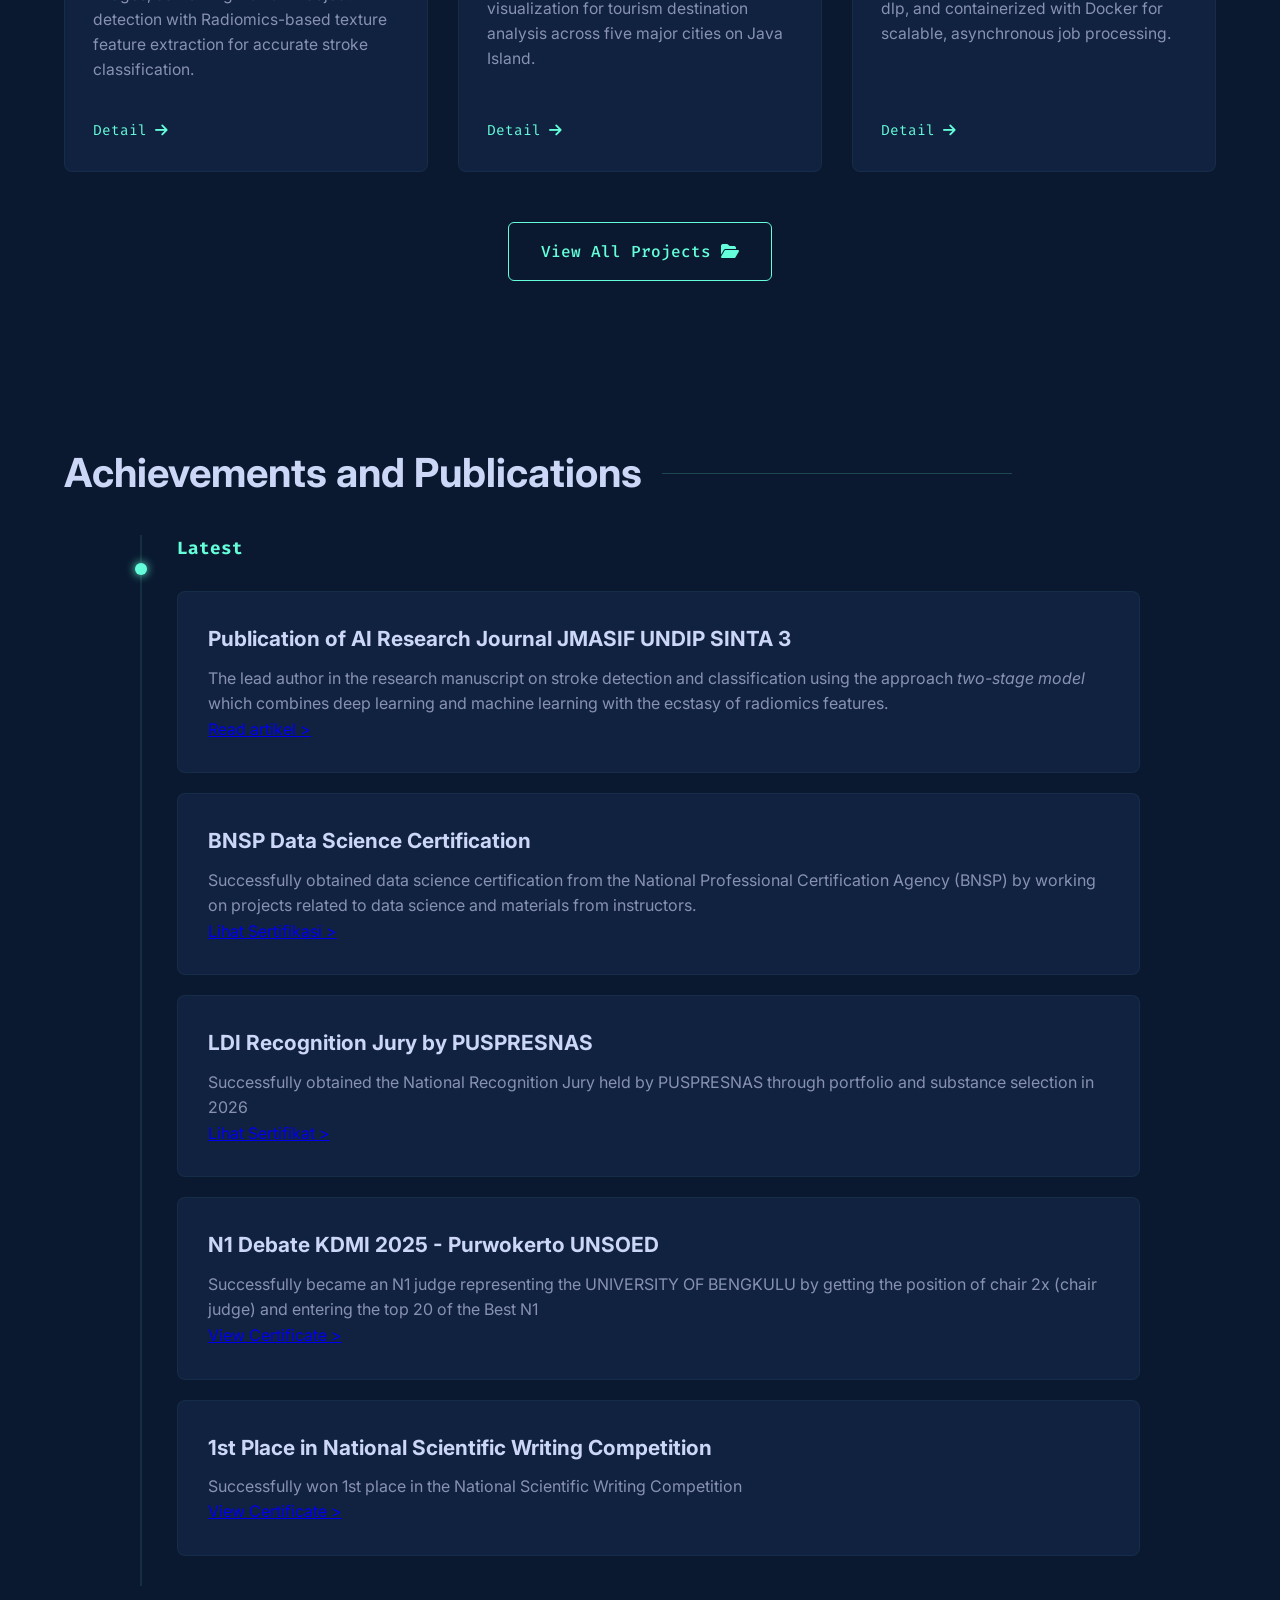
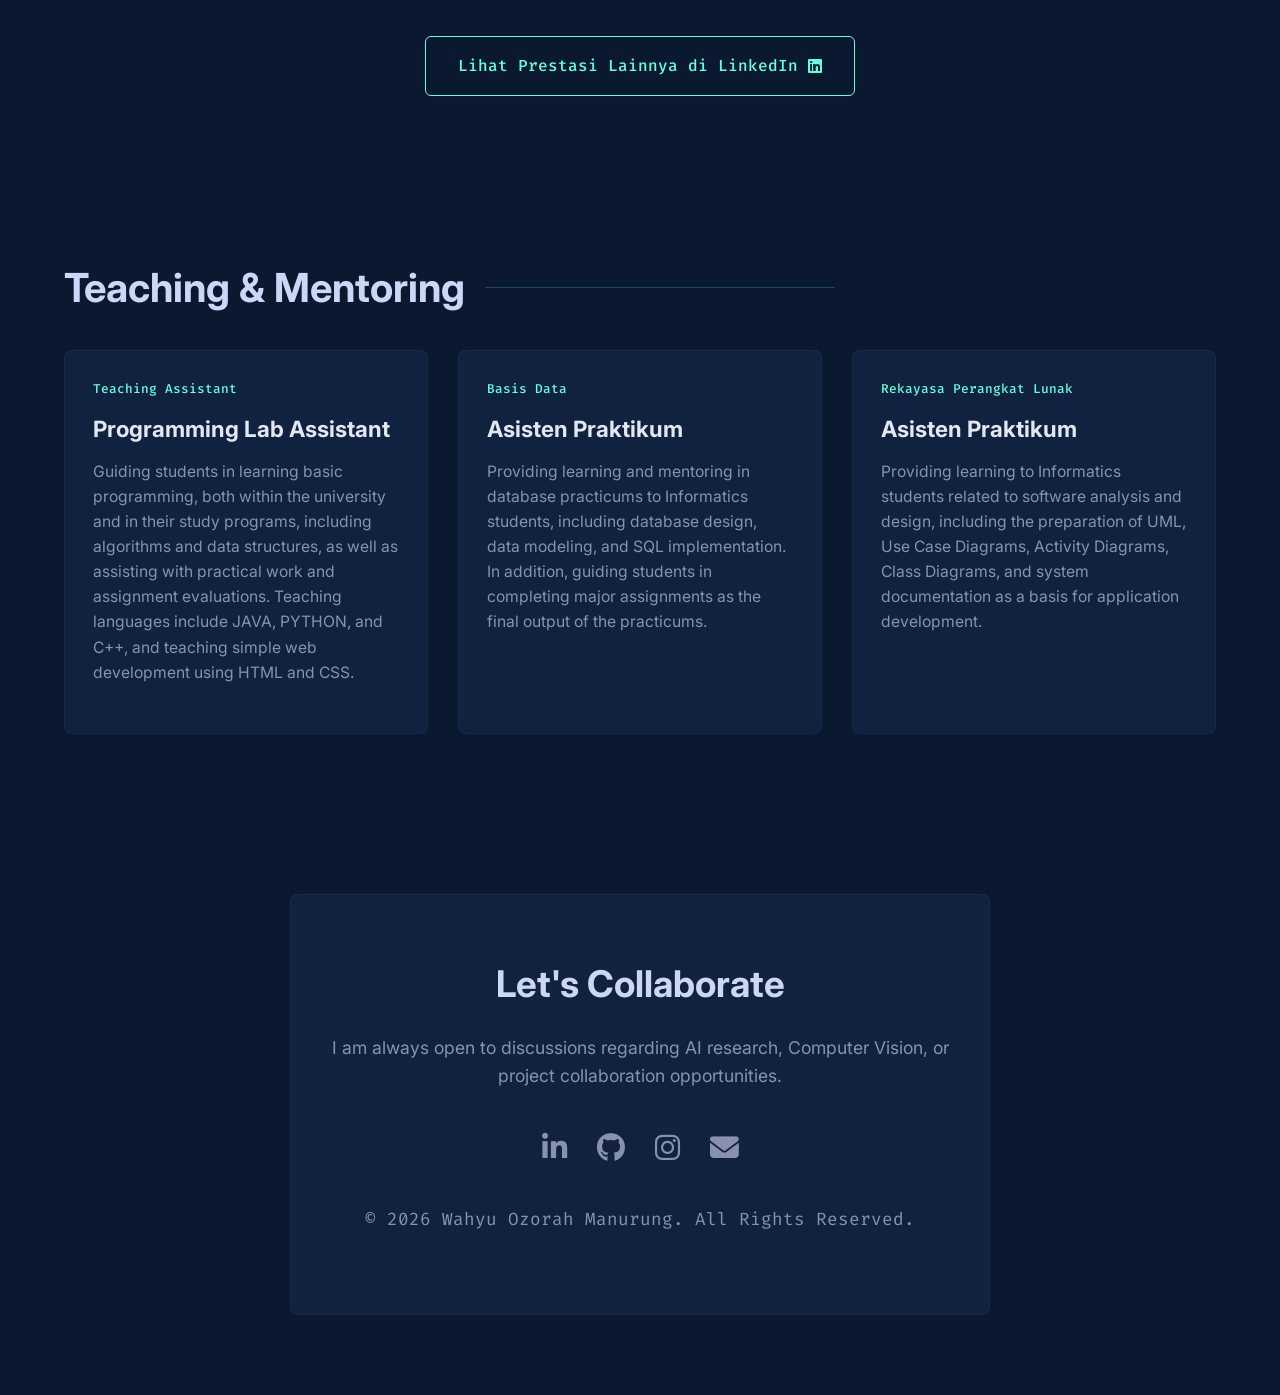
==== commit 968e91f6: "perbaikan" ====
--- a/index.html
+++ b/index.html
@@ -40,13 +40,7 @@
             Designer
           </h2>
           <p class="description">
-            AI, Full-Stack Developer, and UI/UX Designer with a strong focus on
-            Machine Learning, Deep Learning, Computer Vision, and web
-            application development. Passionate about building intelligent
-            systems that integrate AI technologies with scalable web solutions
-            to solve real-world problems effectively and innovatively.
-            Experienced in designing user-centered UI/UX interfaces that enhance
-            usability, functionality, and overall user experience.
+            Passionate about Artificial Intelligence, Data Science, and Software Engineering, with expanding expertise across Data Analytics, Data Engineering, and Business Intelligence. Experienced in delivering AI and datadriven solutions through academic research, practical projects, and national level competitions. Skilled in machine learning, data, and full stack development, with a strong commitment to solving real world problems and driving actionable, data informed decisions.
           </p>
           <div class="tech-stack">
             <span class="tag">Python</span>
@@ -112,21 +106,22 @@
         <div class="card project-card">
           <div class="card-img-wrapper">
             <img
-              src="assets/images/SI.png"
-              alt="Preprocessing Web App"
+              src="assets/images/powerbi.png"
+              alt="Power BI"
               class="project-img"
             />
           </div>
           <div class="card-content">
-            <div class="card-badge">Informasi System</div>
-            <h3>SILAB-Sistem Informasi Lab Informatika</h3>
-            <p>
-              Developed a web-based application to support educational
-              activities and streamline the learning process in the Informatics
-              Laboratory.
+            <div class="card-badge">Data Analytics • Power BI</div>
+            <h3>Tourism Destination Analytics Dashboard</h3>
+            <p>
+              Built an end-to-end Business Intelligence dashboard using
+              Microsoft Power BI by performing data cleaning, outlier detection,
+              DAX modeling, and interactive visualization for tourism
+              destination analysis across five major cities on Java Island.
             </p>
             <div class="card-footer">
-              <a href="details/project-sistem-lab.html" class="btn-detail"
+              <a href="details/data anlyst-destinasi wisata.html" class="btn-detail"
                 >Detail <i class="fa-solid fa-arrow-right"></i
               ></a>
             </div>
@@ -136,20 +131,22 @@
         <div class="card project-card">
           <div class="card-img-wrapper">
             <img
-              src="assets/images/acne1.png"
-              alt="FastAPI Integration"
+              src="assets/images/automation.png"
+              alt="YouTube Intelligent Dataset Generator"
               class="project-img"
             />
           </div>
           <div class="card-content">
-            <div class="card-badge">Deteksi Jerawat</div>
-            <h3>ACNIVERS</h3>
-            <p>
-              Implemented a FastAPI-based backend to deploy and serve a YOLOv8
-              deep learning model for automated acne detection.
+            <div class="card-badge">Data Engineering • Web Scraping</div>
+            <h3>YouTube Intelligent Dataset Generator</h3>
+            <p>
+              An end-to-end automation pipeline that extracts and structures
+              YouTube Shorts data into analytics-ready datasets, built with
+              Laravel, FastAPI, Playwright, and yt-dlp, and containerized
+              with Docker for scalable, asynchronous job processing.
             </p>
             <div class="card-footer">
-              <a href="details/project-jerawat.html" class="btn-detail"
+              <a href="details/automasi-scraping-youtube.html" class="btn-detail"
                 >Detail <i class="fa-solid fa-arrow-right"></i
               ></a>
             </div>
